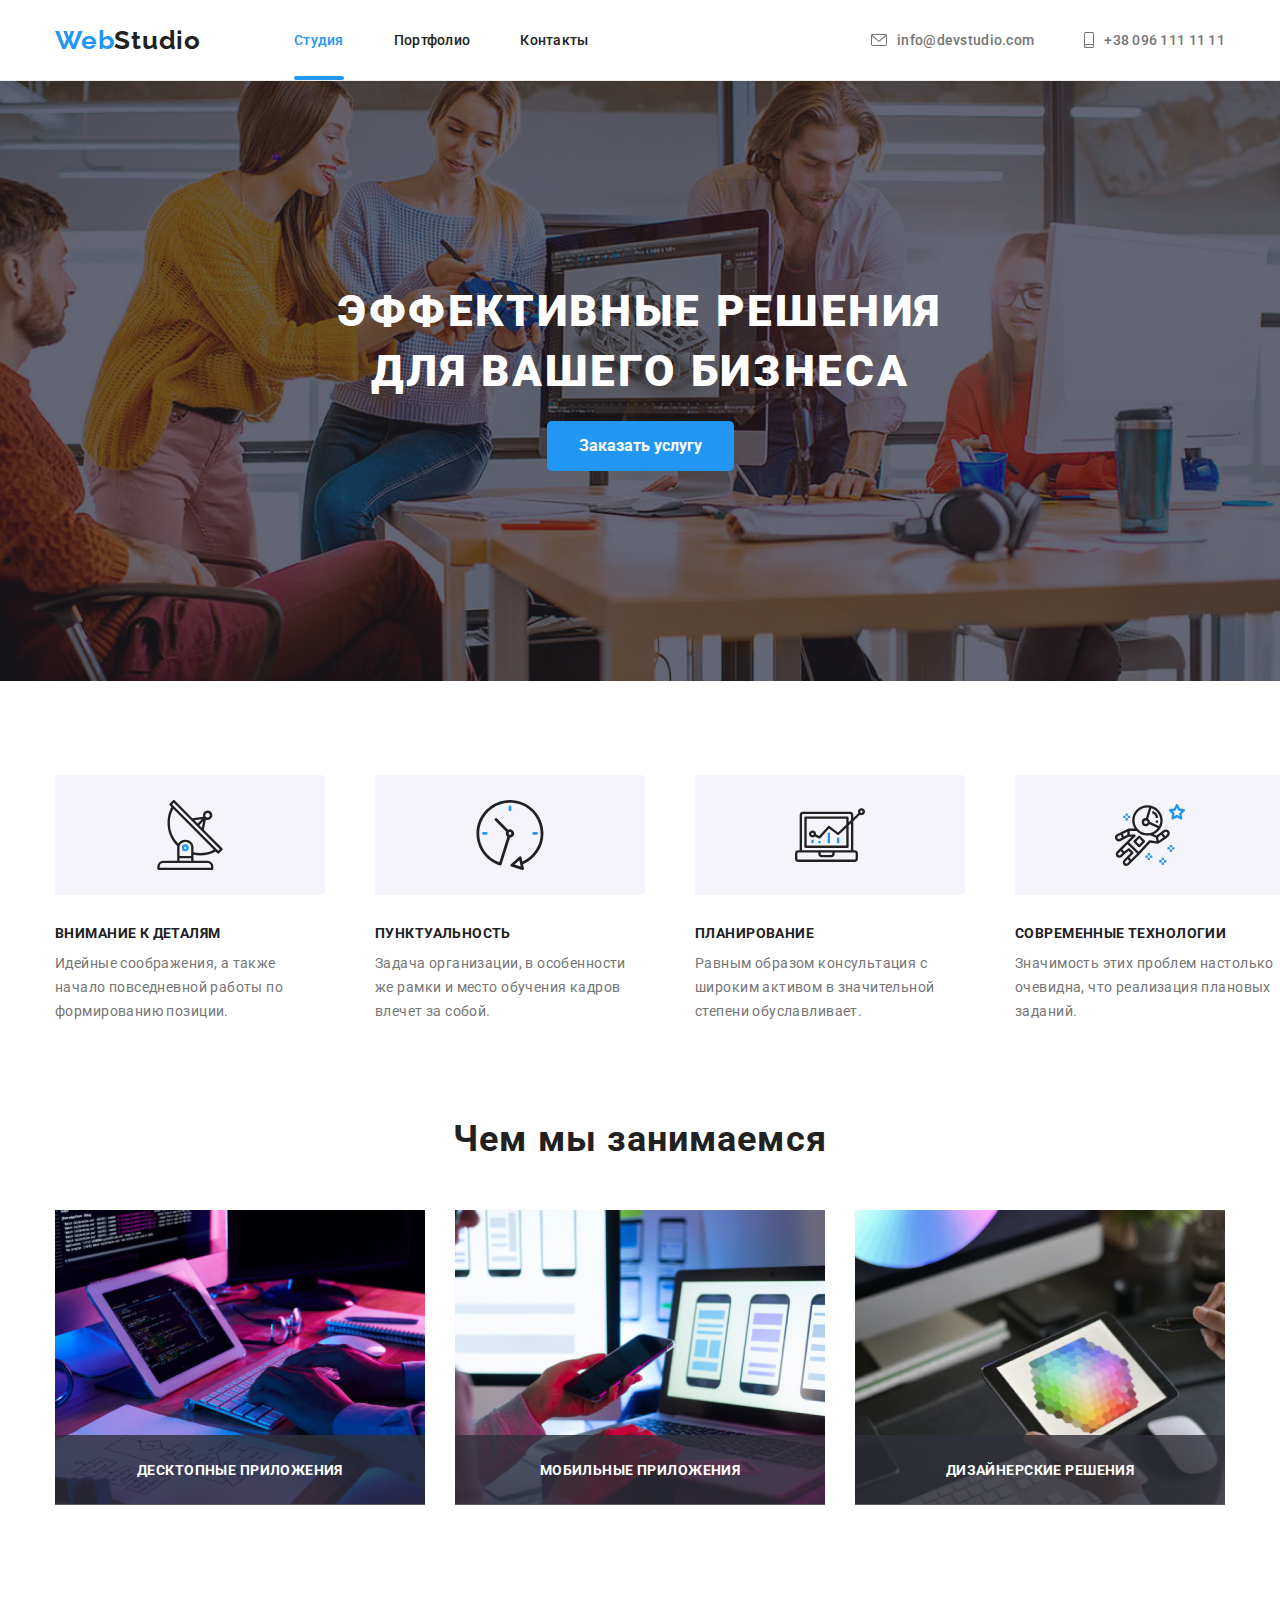
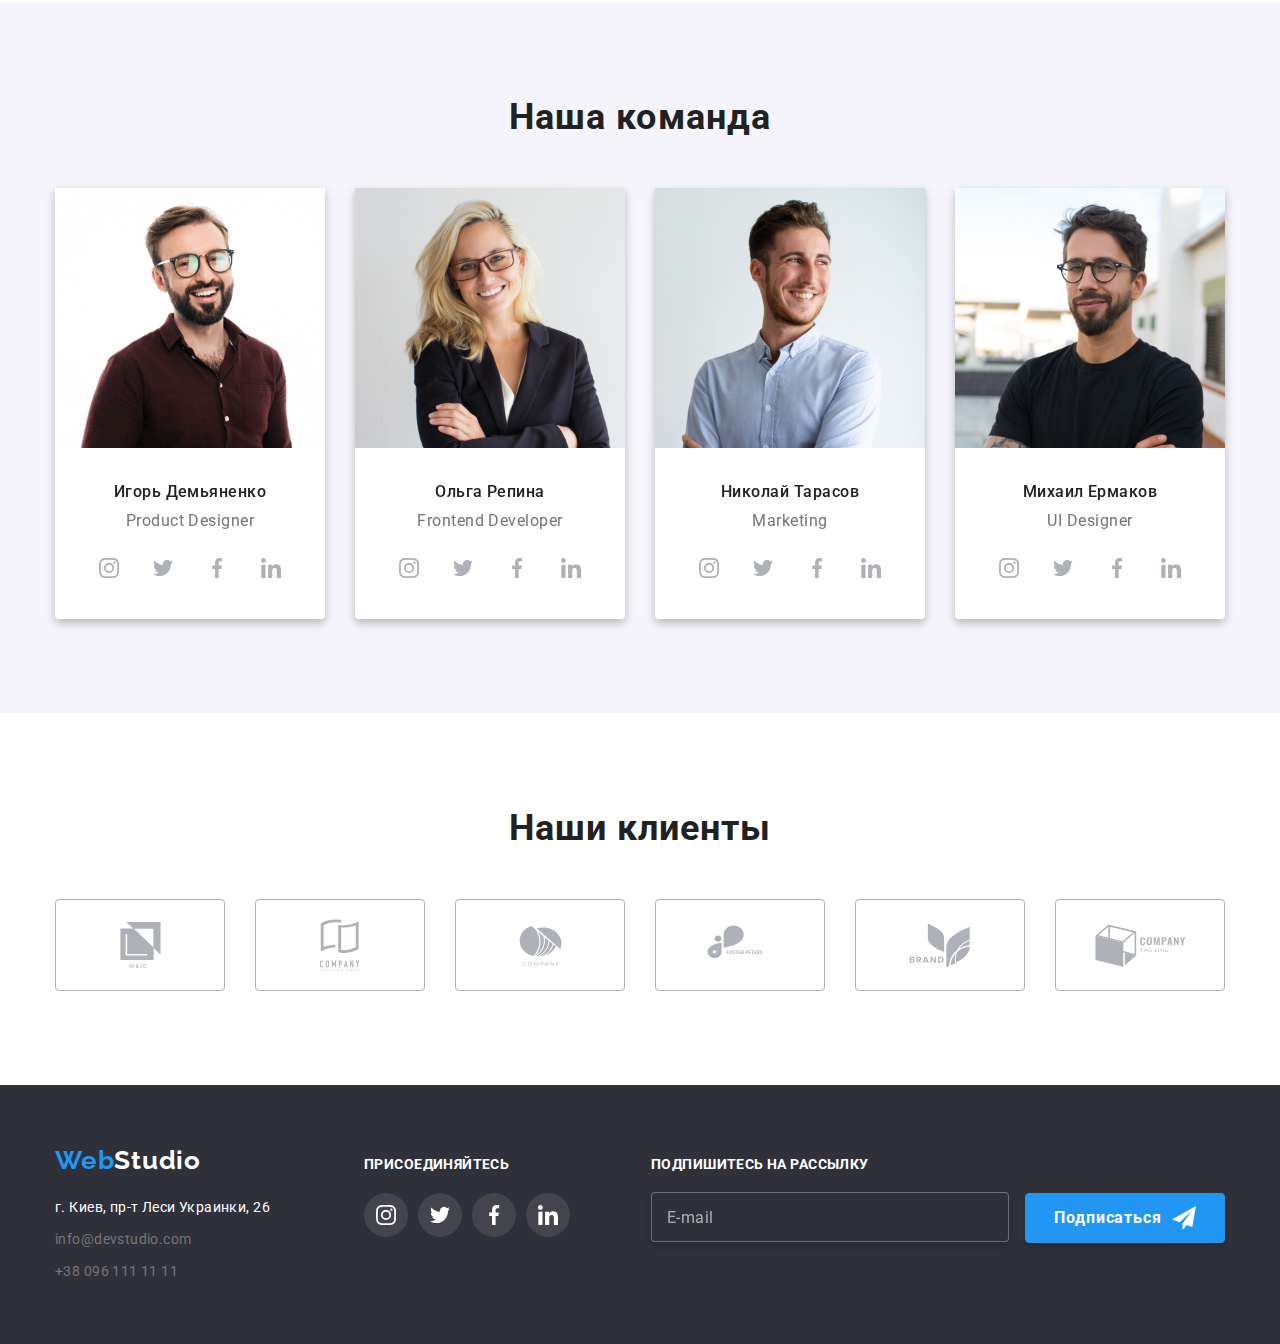
==== index.html @ 149473cc "copy" ====
<!DOCTYPE html>
<html lang="en">
<head>
    <meta charset="UTF-8">
    <meta http-equiv="X-UA-Compatible" content="IE=edge">
    <meta name="viewport" content="width=device-width, initial-scale=1.0">
    <title>WebStudio</title>
    <link rel="preconnect" href="https://fonts.gstatic.com">
    <link href="https://fonts.googleapis.com/css2?family=Raleway:wght@700&family=Roboto:wght@400;500;700;900&display=swap"
        rel="stylesheet">
    <link rel="stylesheet" href="https://cdnjs.cloudflare.com/ajax/libs/modern-normalize/1.0.0/modern-normalize.min.css">
    <link rel="stylesheet" href="./css/style.css">
</head>
<body>
    <!-- Header -->
    <header class="header">
        <div class="container header-section">
            <!-- Название/логотип компании -->
            <a href="./index.html" class="main-logo"><span class="first-part-of-main-logo">Web</span>Studio</a>
            <!-- Навигация по сайту -->
            <nav>
                <ul class="nav-list">
                    <li class="nav-list-parts">
                        <a href="./index.html" class="nav-links on-this-page">Студия</a>
                    </li>
                    <li class="nav-list-parts">
                        <a href="./portfolio.html" class="nav-links">Портфолио</a>
                    </li>
                    <li class="nav-list-parts">
                        <a href="" class="nav-links">Контакты</a>
                    </li>
                </ul>
            </nav>
            <!-- Контакты -->
            <ul class="contact-list">
                <li class="contact-list-parts">
                    <a href="malito:info@devstudio.com" class="contact-links">
                        <svg class="contact-links-icons" width="16" height="12">
                            <use href="./images/icons.svg#icon-mail"></use>
                        </svg>
                        info@devstudio.com
                    </a>
                </li>
                <li class="contact-list-parts">
                    <a href="tel:+380961111111" class="contact-links">
                        <svg class="contact-links-icons" width="10" height="16">
                            <use href="./images/icons.svg#icon-smartphone"></use>
                        </svg>
                        +38 096 111 11 11
                    </a>
                </li>
            </ul>
        </div>
    </header>
    <!-- Main -->
    <main>
        <!-- Секция - главный посыл -->
        <section class="service">
            <div class="hero-section">
                <h1 class="main-message">Эффективные решения<br>для вашего бизнеса</h1> 
                <button type="button" class="order-service-button" data-modal-open>Заказать услугу</button>
            </div>
            <div class="backdrop is-hidden" data-modal>
                <div class="modal">
                    <button class="modal-close-button" data-modal-close>
                        <svg class="modal-close-icon" width="18px" height="18px">
                           <use href="./images/icons.svg#icon-close-button"></use> 
                        </svg>
                    </button>
                    <h2 class="order-service-header">Оставьте свои данные, мы вам перезвоним</h2>
                    <form action="" autocomplete="on" class="order-service-form js-speaker-form">
                        <div class="form-feild">
                            <label for="name" class="form-feild-label">Имя</label>
                            <div class="form-feild-input-parts">
                                <input type="text" name="name" id="name" class="form-feild-input">
                                <svg class="modal-form-icon" width="18px" height="18px">
                                    <use href="./images/icons.svg#icon-form-person"></use>
                                </svg>
                            </div>
                        </div>
                        <div class="form-feild">
                            <label for="tel" class="form-feild-label">Телефон</label>
                            <div class="form-feild-input-parts">
                                <input type="text" name="tel" id="tel" class="form-feild-input">
                                <svg class="modal-form-icon" width="18px" height="18px">
                                    <use href="./images/icons.svg#icon-form-phone"></use>
                                </svg>
                            </div>
                        </div>
                        <div class="form-feild">
                            <label for="mail" class="form-feild-label">Почта</label>
                            <div class="form-feild-input-parts">
                                <input type="email" name="mail" id="mail" class="form-feild-input">
                                <svg class="modal-form-icon" width="18px" height="18px">
                                    <use href="./images/icons.svg#icon-form-mail"></use>
                                </svg>
                            </div>
                        </div>
                        <div class="form-feild">
                            <label for="comment" class="form-feild-label">Комментарий</label>
                            <textarea name="comment" id="comment" cols="30" rows="10" placeholder="Введите текст"></textarea>
                        </div>
                        <div class="policy-arrangement">
                            <label class="label-test">
                                <input class="checkbox-test" type="checkbox" name="policy">
                                <span class="test-svg"></span>
                                Соглашаюсь с рассылкой и принимаю 
                                <a href="#" class="agreement-conditions"> Условия договора</a>
                            </label>
                        </div>
                        <div class="submit-form-button">
                            <button type="submit">Отправить</button>
                        </div>
                    </form>
                </div>
            </div>
        </section>
        <!-- Секция - Чем мы занимаемся -->
        <section class="our-values">
            <div class="container">
                <div class="our-values-section">
                    <ul class="our-value-list">
                        <li class="our-value-parts">
                            <div class="our-value-container-for-icon">
                                <svg class="our-value-icons">
                                    <use href="./images/icons.svg#icon-our-value-satellite"></use>
                                </svg>
                            </div>
                            <h3 class="our-value-headers">Внимание к деталям</h3>
                            <p class="our-value-descriptions">Идейные соображения, а также начало повседневной работы по формированию позиции.</p>
                        </li>
                        <li class="our-value-parts">
                            <div class="our-value-container-for-icon">
                                <svg class="our-value-icons">
                                    <use href="./images/icons.svg#icon-our-value-clock"></use>
                                </svg>
                            </div>
                            <h3 class="our-value-headers">Пунктуальность</h3>
                            <p class="our-value-descriptions">Задача организации, в особенности же рамки и место обучения кадров влечет за собой.</p>
                        </li>
                        <li class="our-value-parts">
                            <div class="our-value-container-for-icon">
                                <svg class="our-value-icons">
                                    <use href="./images/icons.svg#icon-our-value-computer"></use>
                                </svg>
                            </div>
                            <h3 class="our-value-headers">Планирование</h3>
                            <p class="our-value-descriptions">Равным образом консультация с широким активом в значительной степени обуславливает.</p>
                        </li>
                        <li class="our-value-parts">
                            <div class="our-value-container-for-icon">
                                <svg class="our-value-icons">
                                    <use href="./images/icons.svg#icon-our-value-astronaut"></use>
                                </svg>
                            </div>
                            <h3 class="our-value-headers">Современные технологии</h3>
                            <p class="our-value-descriptions">Значимость этих проблем настолько очевидна, что реализация плановых заданий.</p>
                        </li>
                    </ul>
                </div>
                <div class="what-we-do-section">
                    <h3 class="what-we-do-header">Чем мы занимаемся</h3>    
                    <ul class="what-we-do-list">
                        <li class="what-we-do-parts">
                            <img src="./images/what-we-do/box1.jpg" alt="Чем мы занимаемся1" width="370" height="294">
                            <div class="what-we-do-overlay-img">
                                <p class="what-we-do-overlay-text">Десктопные приложения</p>
                            </div>
                        </li>
                        <li class="what-we-do-parts">
                            <img src="./images/what-we-do/box2.jpg" alt="Чем мы занимаемся2" width="370" height="294">
                            <div class="what-we-do-overlay-img">
                                <p class="what-we-do-overlay-text">Мобильные приложения</p>
                            </div>
                        </li>
                        <li class="what-we-do-parts">
                            <img src="./images/what-we-do/box3.jpg" alt="Чем мы занимаемся3" width="370" height="294">
                            <div class="what-we-do-overlay-img">
                                <p class="what-we-do-overlay-text">Дизайнерские решения</p>
                            </div>
                        </li>
                    </ul>
                </div>
            </div>
        </section>
        <!-- Секция - Наша команда -->
        <section class="our-team">
            <div class="container">
                <div class="our-team-section">
                    <h2 class="our-team-header">Наша команда</h2>
                    <ul class="our-team-list">
                        <li class="our-team-cards">
                            <img class="our-team-photos" src="./images/our-team/img1.jpg" alt="Игорь Демьяненко" width="270" height="260">
                            <h3 class="our-team-members">Игорь Демьяненко</h3>
                            <p class="our-team-member-positions">Product Designer</p>
                            <ul class="socialmedia-list">
                                <li class="socialmedia-parts">
                                    <a href="#" class="socialmedia-links">
                                        <svg class="socialmedia-icons">
                                            <use href="./images/icons.svg#icon-instagram"></use>
                                        </svg>
                                    </a>
                                </li>
                                <li class="socialmedia-parts">
                                    <a href="#" class="socialmedia-links">
                                        <svg class="socialmedia-icons">
                                            <use href="./images/icons.svg#icon-twitter"></use>
                                        </svg>
                                    </a>
                                </li>
                                <li class="socialmedia-parts">
                                    <a href="#" class="socialmedia-links">
                                        <svg class="socialmedia-icons">
                                            <use href="./images/icons.svg#icon-facebook"></use>
                                        </svg>
                                    </a>
                                </li>
                                <li class="socialmedia-parts">
                                    <a href="#" class="socialmedia-links">
                                        <svg class="socialmedia-icons">
                                            <use href="./images/icons.svg#icon-linkedin"></use>
                                        </svg>
                                    </a>
                                </li>
                            </ul>
                        </li>
                        <li class="our-team-cards">
                            <img class="our-team-photos" src="./images/our-team/img2.jpg" alt="Ольга Репина" width="270" height="260">
                            <h3 class="our-team-members">Ольга Репина</h3>
                            <p class="our-team-member-positions">Frontend Developer</p>
                            <ul class="socialmedia-list">
                                <li class="socialmedia-parts">
                                    <a href="#" class="socialmedia-links">
                                        <svg class="socialmedia-icons">
                                            <use href="./images/icons.svg#icon-instagram"></use>
                                        </svg>
                                    </a>
                                </li>
                                <li class="socialmedia-parts">
                                    <a href="#" class="socialmedia-links">
                                        <svg class="socialmedia-icons">
                                            <use href="./images/icons.svg#icon-twitter"></use>
                                        </svg>
                                    </a>
                                </li>
                                <li class="socialmedia-parts">
                                    <a href="#" class="socialmedia-links">
                                        <svg class="socialmedia-icons">
                                            <use href="./images/icons.svg#icon-facebook"></use>
                                        </svg>
                                    </a>
                                </li>
                                <li class="socialmedia-parts">
                                    <a href="#" class="socialmedia-links">
                                        <svg class="socialmedia-icons">
                                            <use href="./images/icons.svg#icon-linkedin"></use>
                                        </svg>
                                    </a>
                                </li>
                            </ul>
                        </li>
                        <li class="our-team-cards">
                            <img class="our-team-photos" src="./images/our-team/img3.jpg" alt="Николай Тарасов" width="270" height="260">
                            <h3 class="our-team-members">Николай Тарасов</h3>
                            <p class="our-team-member-positions">Marketing</p>
                            <ul class="socialmedia-list">
                                <li class="socialmedia-parts">
                                    <a href="#" class="socialmedia-links">
                                        <svg class="socialmedia-icons">
                                            <use href="./images/icons.svg#icon-instagram"></use>
                                        </svg>
                                    </a>
                                </li>
                                <li class="socialmedia-parts">
                                    <a href="#" class="socialmedia-links">
                                        <svg class="socialmedia-icons">
                                            <use href="./images/icons.svg#icon-twitter"></use>
                                        </svg>
                                    </a>
                                </li>
                                <li class="socialmedia-parts">
                                    <a href="#" class="socialmedia-links">
                                        <svg class="socialmedia-icons">
                                            <use href="./images/icons.svg#icon-facebook"></use>
                                        </svg>
                                    </a>
                                </li>
                                <li class="socialmedia-parts">
                                    <a href="#" class="socialmedia-links">
                                        <svg class="socialmedia-icons">
                                            <use href="./images/icons.svg#icon-linkedin"></use>
                                        </svg>
                                    </a>
                                </li>
                            </ul>
                        </li>
                        <li class="our-team-cards">
                            <img class="our-team-photos" src="./images/our-team/img4.jpg" alt="Михаил Ермаков" width="270" height="260">
                            <h3 class="our-team-members">Михаил Ермаков</h3>
                            <p class="our-team-member-positions">UI Designer</p>
                            <ul class="socialmedia-list">
                                <li class="socialmedia-parts">
                                    <a href="#" class="socialmedia-links">
                                        <svg class="socialmedia-icons">
                                            <use href="./images/icons.svg#icon-instagram"></use>
                                        </svg>
                                    </a>
                                </li>
                                <li class="socialmedia-parts">
                                    <a href="#" class="socialmedia-links">
                                        <svg class="socialmedia-icons">
                                            <use href="./images/icons.svg#icon-twitter"></use>
                                        </svg>
                                    </a>
                                </li>
                                <li class="socialmedia-parts">
                                    <a href="#" class="socialmedia-links">
                                        <svg class="socialmedia-icons">
                                            <use href="./images/icons.svg#icon-facebook"></use>
                                        </svg>
                                    </a>
                                </li>
                                <li class="socialmedia-parts">
                                    <a href="#" class="socialmedia-links">
                                        <svg class="socialmedia-icons">
                                            <use href="./images/icons.svg#icon-linkedin"></use>
                                        </svg>
                                    </a>
                                </li>
                            </ul>
                        </li>
                    </ul>
                </div>
            </div>
        </section>
        <section class="our-clients-section">
            <div class="container">
                <h3 class="our-clients-header">Наши клиенты</h3>
                <ul class="our-clients-list">
                    <li class="our-clients-parts">
                        <a href="#" class="our-clients-links">
                            <svg class="our-clients-icons" width="41px" height="46px">
                                <use href="./images/icons.svg#icon-client1"></use>
                            </svg>
                        </a>
                    </li>   
                    <li class="our-clients-parts">
                        <a href="#" class="our-clients-links">
                            <svg class="our-clients-icons" width="40px" height="52px">
                                <use href="./images/icons.svg#icon-client2"></use>
                            </svg>
                        </a>
                    </li>
                    <li class="our-clients-parts">
                        <a href="#" class="our-clients-links">
                            <svg class="our-clients-icons" width="43px" height="41px">
                                <use href="./images/icons.svg#icon-client3"></use>
                            </svg>
                        </a>
                    </li>
                    <li class="our-clients-parts">
                        <a href="#" class="our-clients-links">
                            <svg class="our-clients-icons" width="84px" height="40px">
                                <use href="./images/icons.svg#icon-client4"></use>
                            </svg>
                        </a>
                    </li>
                    <li class="our-clients-parts">
                        <a href="#" class="our-clients-links">
                            <svg class="our-clients-icons" width="62px" height="45px">
                                <use href="./images/icons.svg#icon-client5"></use>
                            </svg>
                        </a>
                    </li>
                    <li class="our-clients-parts">
                        <a href="#" class="our-clients-links">
                            <svg class="our-clients-icons" width="93px" height="43px">
                                <use href="./images/icons.svg#icon-client6"></use>
                            </svg>
                        </a>
                    </li>
                </ul>
            </div>
        </section>
    </main>
    <!-- Footer -->
    <footer class="footer">
        <div class="container footer-parts">
            <div class="addresses-footer-part">
                <a href="" class="main-logo-in-footer"><span class="first-part-of-main-logo">Web</span><span class="second-part-of-main-logo">Studio</span></a>
                    <address>
                        <ul class="footer-addresses-list">
                            <li class="footer-addresses-parts">
                                <a href="" class="footer-contact-links"><span class="address-color">г. Киев, пр-т Леси Украинки, 26</span></a>
                            </li>
                            <li class="footer-addresses-parts">
                                <a  href="malito:info@devstudio.com" class="footer-contact-links">info@devstudio.com</a>
                            </li>   
                            <li class="footer-addresses-parts">
                                <a href="tel:+380961111111" class="footer-contact-links">+38 096 111 11 11</a>
                            </li>
                        </ul>
                    </address>
            </div>
            <div class="subscribe-footer-part">
                <h2 class="subscribe-header">Присоединяйтесь</h2>
                <ul class="socialmedia-list-footer">
                    <li class="socialmedia-parts-footer">
                        <a href="#" class="socialmedia-links-footer">
                            <svg class="socialmedia-icons-footer">
                                <use href="./images/icons.svg#icon-instagram"></use>
                            </svg>
                        </a>
                    </li>
                    <li class="socialmedia-parts-footer">
                        <a href="#" class="socialmedia-links-footer">
                            <svg class="socialmedia-icons-footer">
                                <use href="./images/icons.svg#icon-twitter"></use>
                            </svg>
                        </a>
                    </li>
                    <li class="socialmedia-parts-footer">
                        <a href="#" class="socialmedia-links-footer">
                            <svg class="socialmedia-icons-footer">
                                <use href="./images/icons.svg#icon-facebook"></use>
                            </svg>
                        </a>
                    </li>
                    <li class="socialmedia-parts-footer">
                        <a href="#" class="socialmedia-links-footer">
                            <svg class="socialmedia-icons-footer">
                                <use href="./images/icons.svg#icon-linkedin"></use>
                            </svg>
                        </a>
                    </li>
                </ul>
            </div>
            <div class="footer-form">
                <form action="" class="js-speaker-form">
                    <div>
                        <label for="mail-footer">Подпишитесь на рассылку</label>
                    </div>
                    <div class="sent-form-section">
                        <input type="email" name="mail" id="mail-footer" placeholder="E-mail">
                        <button type="submit">Подписаться
                            <svg class="footer-send-icon" width="24" height="24">
                                <use href="./images/icons.svg#icon-form-send"></use>
                            </svg>
                        </button>
                     </div>
                </form>
            </div>
        </div>
    </footer>   
    <script src="./js/modal.js"></script>
</body>
</html>
---- css/style.css ----
:root {
  --blue: #2196f3;
  --black: #212121;
  --light-grey: #757575;
  --very-light-grey: #f5f4fa;
  --grey: #2f303a;
  --white: #fff;
  --main-font: "Roboto", sans-serif;
  --logo-font: "Raleway", sans-serif;
}

* {
  margin: 0;
  padding: 0;
}

ul {
  list-style: none;
}

body {
  font-family: var(--main-font);
  color: var(--black);
}

.container {
  width: 1200px;
  padding-left: 15px;
  padding-right: 15px;
  margin-left: auto;
  margin-right: auto;
  /* margin: 0 auto; */
}

a {
  color: inherit;
  text-decoration: none;
}

/* header styles */
.header-section {
  display: flex;
  align-items: center;
}

.header {
  background-color: var(--white);
  border-bottom: 1px solid #ececec;
}

/* logo*/
.main-logo {
  font-family: var(--logo-font);
  font-size: 26px;
  font-weight: 700;
  line-height: 1.173;
  letter-spacing: 0.03em;
  margin-right: 93px;
  padding-top: 24px;
  padding-bottom: 24px;
}

.first-part-of-main-logo {
  color: var(--blue);
}

/* nav list */
.nav-list {
  display: flex;
}

.nav-list-parts + .nav-list-parts {
  margin-left: 50px;
}

.nav-links {
  font-family: var(--main-font);
  font-style: normal;
  font-weight: 500;
  font-size: 14px;
  line-height: 1.172;
  letter-spacing: 0.02em;
  display: block;
  padding-top: 32px;
  padding-bottom: 32px;

  position: relative;

  /* анимация */
  transition-property: color;
  transition-duration: 250ms;
  transition-timing-function: cubic-bezier(0.4, 0, 0.2, 1);
}

.nav-links::after {
  position: absolute;
  content: "";
  left: 0;
  bottom: 0;
  width: 100%;
  height: 4px;
  background-color: var(--blue);
  border-radius: 2px;

  opacity: 0;

  transition-property: opacity;
  transition-duration: 250ms;
  transition-timing-function: cubic-bezier(0.4, 0, 0.2, 1);
}

.nav-links:hover::after {
  opacity: 1;
}

/* я на этой странице */

.on-this-page {
  color: var(--blue);
  position: relative;
}

.on-this-page::after {
  display: block;
  position: absolute;
  content: "";
  left: 0;
  bottom: 0;
  width: 100%;
  height: 4px;
  background-color: var(--blue);
  border-radius: 2px;
  opacity: 1;
}

/* contact-list */
.contact-list {
  display: flex;
  margin-left: auto;
}

.contact-list-parts + .contact-list-parts {
  margin-left: 50px;
}

.contact-links {
  color: var(--light-grey);
  font-family: var(--main-font);
  font-style: normal;
  font-weight: 500;
  font-size: 14px;
  line-height: 1.172;
  letter-spacing: 0.02em;
  display: block;
  padding-top: 32px;
  padding-bottom: 32px;
  display: inline-flex;
  align-items: center;

  /* анимация */
  transition-property: color;
  transition-duration: 250ms;
  transition-timing-function: cubic-bezier(0.4, 0, 0.2, 1);
}

.contact-links-icons {
  fill: currentColor;
  margin-right: 10px;
}

/* ПСЕВДОЭЛЕМЕНТЫ */

/*
.contact-links-mail::before,
.contact-links-phone::before {
  content: "";
  display: inline-flex;
  margin-right: 10px;
}

.contact-links-mail::before {
  background-image: url(../images/all-icons/mail.svg);
  width: 16px;
  height: 12px;
}

.contact-links-phone::before {
  background-image: url(../images/all-icons/smartphone.svg);
  width: 10px;
  height: 16px;
}
*/

/* изменение цвета при наведении */
.nav-links:focus,
.nav-links:hover,
.contact-links:focus,
.contact-links:hover {
  color: var(--blue);
}

/* Основная часть */

/* Секция - главный посыл */
.service {
  background-color: white;
}

.hero-section {
  padding-top: 200px;
  padding-bottom: 200px;
  text-align: center;
  max-width: 1600px;
  height: 600px;
  margin-left: auto;
  margin-right: auto;
  background-image: linear-gradient(
      to right,
      rgba(47, 48, 58, 0.4),
      rgba(47, 48, 58, 0.4)
    ),
    url(../images/hero-img.jpg);
  background-repeat: no-repeat;
  background-position: center;
  background-size: cover;
}

.main-message {
  color: white;
  font-weight: 900;
  font-size: 44px;
  line-height: 60px;
  letter-spacing: 0.06em;
  text-transform: uppercase;
  margin-bottom: 20px;
}

.order-service-button {
  font-family: var(--main-font);
  background-color: var(--blue);
  color: white;
  font-size: 16px;
  line-height: 1.875;
  font-weight: 700;
  border: 0;
  border-radius: 5px;
  padding: 10px 32px;
  cursor: pointer;
}

/* модалка */
.backdrop {
  position: fixed;
  top: 0;
  left: 0;
  width: 100%;
  height: 100%;
  background-color: rgba(0, 0, 0, 0.2);
  z-index: 1;
  opacity: 1;
  transition: opacity 250ms cubic-bezier(0.4, 0, 0.2, 1);
}

.is-hidden {
  opacity: 0;
  pointer-events: none;
}

.modal {
  position: absolute;
  top: 50%;
  left: 50%;
  transform: translate(-50%, -50%);
  min-width: 528px;
  min-height: 581px;
  background-color: white;
  padding: 40px;
}

/* кнопка закрыть модальное окно */
.modal-close-button {
  position: absolute;
  top: 8px;
  right: 8px;
  width: 30px;
  height: 30px;
  border: 1px solid #e6e6e6;
  border-radius: 50%;
  background-color: white;
  display: flex;
  justify-content: center;
  align-items: center;
  cursor: pointer;
  /* анимация */
  transition-property: fill;
  transition-duration: 250ms;
  transition-timing-function: cubic-bezier(0.4, 0, 0.2, 1);
}

.modal-close-button:hover,
.modal-close-button:focus {
  fill: var(--blue);
}

.order-service-header {
  font-family: Roboto;
  font-style: normal;
  font-weight: 700;
  font-size: 20px;
  line-height: 23px;
  text-align: center;
  letter-spacing: 0.03em;
  color: #212121;
  margin-bottom: 12px;
}

.form-feild {
  display: flex;
  flex-direction: column;
  margin-bottom: 10px;
}

.form-feild-label {
  font-family: Roboto;
  font-style: normal;
  font-weight: 400;
  font-size: 12px;
  line-height: 14px;
  letter-spacing: 0.01em;
  color: #757575;
  margin-bottom: 4px;
}

.form-feild-input-parts {
  position: relative;
}

.form-feild-input {
  width: 100%;
  height: 40px;
  padding-left: 42px;
  padding-top: 12px;
  padding-bottom: 12px;
  border: 1px solid rgba(33, 33, 33, 0.2);
  border-radius: 4px;
  outline: none;
  transition-property: border;
  transition-duration: 250ms;
  transition-timing-function: cubic-bezier(0.4, 0, 0.2, 1);
}

.modal-form-icon {
  position: absolute;
  left: 12px;
  top: 11px;
  fill: black;
  transition-property: fill;
  transition-duration: 250ms;
  transition-timing-function: cubic-bezier(0.4, 0, 0.2, 1);
}

.form-feild-input:focus {
  border: 1px solid var(--blue);
}

.form-feild-input:focus ~ .modal-form-icon {
  fill: var(--blue);
}

.form-feild textarea {
  margin-top: 4px;
  padding: 12px 16px;
  resize: none;
  height: 120px;
  border: 1px solid rgba(33, 33, 33, 0.2);
  border-radius: 4px;
  outline: none;
  transition-property: border;
  transition-duration: 250ms;
  transition-timing-function: cubic-bezier(0.4, 0, 0.2, 1);
}

.form-feild textarea::placeholder {
  font-family: Roboto;
  font-style: normal;
  font-weight: 400;
  font-size: 14px;
  line-height: 16px;
  letter-spacing: 0.01em;
  color: rgba(117, 117, 117, 0.5);
}

.form-feild textarea:focus {
  border: 1px solid var(--blue);
}

.policy-arrangement {
  display: flex;
  align-items: center;
  justify-content: center;
  margin-top: 20px;
  margin-bottom: 30px;
}

.label-test {
  display: flex;
  align-items: center;
}

.policy-arrangement input[type="checkbox"] {
  /*
  -webkit-appearance: none;
  position: absolute;
  */

  position: absolute;
  width: 1px;
  height: 1px;
  margin: -1px;
  border: 0;
  padding: 0;
  clip: rect(0 0 0 0);
  overflow: hidden;
}

.test-svg {
  display: inline-block;
  width: 16px;
  height: 15px;
  margin-right: 7px;
  border-radius: 2px;
  border: 2px solid #212121;

  transition-property: background-color, border, background-image;
  transition-duration: 250ms;
  transition-timing-function: cubic-bezier(0.4, 0, 0.2, 1);
}

.checkbox-test:checked + .test-svg {
  background-color: var(--blue);
  border: 2px solid var(--blue);
  background-image: url(../images/svg-icons/icon-check.svg);
  background-size: contain;
  background-origin: border-box;
}

.policy-arrangement label {
  font-family: Roboto;
  font-style: normal;
  font-weight: normal;
  font-size: 14px;
  line-height: 24px;
  letter-spacing: 0.03em;
  color: #757575;
}

.agreement-conditions {
  font-family: Roboto;
  font-style: normal;
  font-weight: normal;
  font-size: 14px;
  line-height: 24px;
  letter-spacing: 0.03em;
  text-decoration-line: underline;
  color: var(--blue);
  margin-left: 6px;
}

.submit-form-button {
  display: flex;
  justify-content: center;
}

.submit-form-button button {
  width: 200px;
  height: 50px;
  font-family: var(--main-font);
  background-color: var(--blue);
  color: white;
  font-size: 16px;
  line-height: 1.875;
  font-weight: 700;
  border: 0;
  border-radius: 5px;
  cursor: pointer;
}

/* our-values */
.our-values {
  background-color: var(--white);
}

.our-values-section {
  padding-top: 94px;
  padding-bottom: 94px;
}

.our-value-list {
  display: flex;
}

.our-value-parts + .our-value-parts {
  margin-left: 50px;
}

.our-value-container-for-icon {
  background-color: var(--very-light-grey);
  width: 270px;
  height: 120px;
  border-radius: 4px;
  margin-bottom: 30px;
  display: flex;
  justify-content: center;
  align-items: center;
}

.our-value-icons {
  width: 70px;
  height: 70px;
}

.our-value-headers {
  font-style: normal;
  font-weight: 700;
  font-size: 14px;
  line-height: 1.172;
  letter-spacing: 0.03em;
  text-transform: uppercase;
  margin-bottom: 10px;
}

.our-value-descriptions {
  color: var(--light-grey);
  font-style: normal;
  font-weight: 400;
  font-size: 14px;
  line-height: 1.714;
  letter-spacing: 0.03em;
}

/* what-we-do */
.what-we-do-section {
  padding-bottom: 94px;
}

.what-we-do-header {
  font-style: normal;
  font-weight: 700;
  font-size: 36px;
  line-height: 1.171;
  text-align: center;
  letter-spacing: 0.03em;
  margin-bottom: 50px;
}

.what-we-do-list {
  display: flex;
}

.what-we-do-parts + .what-we-do-parts {
  margin-left: 30px;
}

.what-we-do-parts {
  position: relative;
}

.what-we-do-overlay-img {
  width: 370px;
  height: 70px;
  display: flex;
  justify-content: center;
  align-items: center;
  position: absolute;
  left: 0;
  bottom: 3px;
  background: rgba(47, 48, 58, 0.8);
}

.what-we-do-overlay-text {
  color: white;
  font-family: Roboto;
  font-style: normal;
  font-weight: 700;
  font-size: 14px;
  line-height: 1.19;
  text-align: center;
  letter-spacing: 0.03em;
  text-transform: uppercase;
}

/* Наша команда */
.our-team {
  background-color: var(--very-light-grey);
}

.our-team-section {
  padding-top: 94px;
  padding-bottom: 94px;
}

.our-team-list {
  display: flex;
}

.our-team-cards {
  background-color: white;
  border-radius: 0px 0px 4px 4px;
  filter: drop-shadow(0px 4px 4px rgba(0, 0, 0, 0.25));
}

.our-team-cards + .our-team-cards {
  margin-left: 30px;
}

.our-team-header {
  font-style: normal;
  font-weight: 700;
  font-size: 36px;
  line-height: 1.171;
  text-align: center;
  letter-spacing: 0.03em;
  margin-bottom: 50px;
}

.our-team-photos {
  margin-bottom: 30px;
}

.our-team-members {
  font-style: normal;
  font-weight: 500;
  font-size: 16px;
  line-height: 1.171;
  text-align: center;
  letter-spacing: 0.03em;
  margin-bottom: 10px;
}

.our-team-member-positions {
  color: var(--light-grey);
  font-style: normal;
  font-weight: 400;
  font-size: 16px;
  line-height: 1.171;
  text-align: center;
  letter-spacing: 0.03em;
  margin-bottom: 16px;
}

.socialmedia-list {
  display: flex;
  justify-content: center;
  margin: 0 auto;
  margin-bottom: 29px;
  justify-content: center;
}

.socialmedia-parts + .socialmedia-parts {
  margin-left: 10px;
}

.socialmedia-links {
  width: 44px;
  height: 44px;
  color: #afb1b8;
  border-radius: 50%;
  display: flex;
  justify-content: center;
  align-items: center;

  /* анимация */
  transition-property: background-color, color;
  transition-duration: 250ms;
  transition-timing-function: cubic-bezier(0.4, 0, 0.2, 1);
}

.socialmedia-links:hover {
  background-color: var(--blue);
  filter: drop-shadow(0px 4px 4px rgba(0, 0, 0, 0.25));
  color: white;
}

.socialmedia-icons {
  width: 20px;
  height: 20px;
  fill: currentColor;
}

.socialmedia-icons:hover {
  fill: currentColor;
}

/* Наши клиенты */
.our-clients-header {
  font-style: normal;
  font-weight: 700;
  font-size: 36px;
  line-height: 1.171;
  text-align: center;
  letter-spacing: 0.03em;
  margin-bottom: 50px;
}

.our-clients-section {
  padding-top: 94px;
  padding-bottom: 94px;
}

.our-clients-list {
  display: flex;
  justify-content: center;
  margin: 0 auto;
  justify-content: center;
}

.our-clients-parts + .our-clients-parts {
  margin-left: 30px;
}

.our-clients-links {
  width: 170px;
  height: 92px;
  color: #afb1b8;
  border: 1px solid #afb1b8;
  border-radius: 4px;
  display: flex;
  justify-content: center;
  align-items: center;

  /* анимация */
  transition-property: color, border;
  transition-duration: 250ms;
  transition-timing-function: cubic-bezier(0.4, 0, 0.2, 1);
}

.our-clients-links:hover {
  border: 1px solid var(--blue);
  border-radius: 4px;
  color: var(--blue);
}

.our-clients-icons {
  fill: currentColor;
}

/* футтер */
footer {
  background-color: var(--grey);
  padding-top: 60px;
  padding-bottom: 60px;
}

.main-logo-in-footer {
  display: block;
  margin-bottom: 20px;
}

.main-logo-in-footer {
  font-family: var(--logo-font);
  font-size: 26px;
  font-weight: 700;
  line-height: 1.173;
  letter-spacing: 0.03em;
  margin-right: 93px;
}

.second-part-of-main-logo {
  color: #fff;
}

.address-color {
  color: #fff;

  /* анимация */
  transition-property: color;
  transition-duration: 250ms;
  transition-timing-function: cubic-bezier(0.4, 0, 0.2, 1);
}

/*
.footer-addresses-parts + .footer-addresses-parts {
  margin-top: 8px;
}
*/

.footer-addresses-parts {
  margin-bottom: 8px;
}

.footer-addresses-parts:last-child {
  margin-bottom: 0;
}

.footer-contact-links {
  color: var(--light-grey);
  font-style: normal;
  font-weight: 400;
  font-size: 14px;
  line-height: 1.714;
  letter-spacing: 0.03em;

  /* анимация */
  transition-property: color;
  transition-duration: 250ms;
  transition-timing-function: cubic-bezier(0.4, 0, 0.2, 1);
}

.address-color:focus,
.address-color:hover {
  color: var(--blue);
}

.footer-contact-links:focus,
.footer-contact-links:hover {
  color: var(--blue);
}

.footer-parts {
  display: flex;
  align-items: baseline;
}

.subscribe-footer-part {
  margin-left: 70px;
}

.subscribe-header {
  color: #fff;
  font-style: normal;
  font-weight: 700;
  font-size: 14px;
  line-height: 1.172;
  letter-spacing: 0.03em;
  text-transform: uppercase;
  margin-bottom: 20px;
}

.socialmedia-list-footer {
  display: flex;
}

.socialmedia-parts-footer + .socialmedia-parts-footer {
  margin-left: 10px;
}

.socialmedia-links-footer {
  background-color: #43444d;
  width: 44px;
  height: 44px;
  color: white;
  border-radius: 50%;
  display: flex;
  justify-content: center;
  align-items: center;

  /* анимация */
  transition-property: background-color;
  transition-duration: 250ms;
  transition-timing-function: cubic-bezier(0.4, 0, 0.2, 1);
}

.socialmedia-links-footer:hover {
  background-color: var(--blue);
  filter: drop-shadow(0px 4px 4px rgba(0, 0, 0, 0.25));
  color: white;
}

.socialmedia-icons-footer {
  width: 20px;
  height: 20px;
  fill: currentColor;
}

.socialmedia-icons-footer:hover {
  fill: currentColor;
}

.footer-form {
  display: flex;
  flex-direction: column;
  margin-left: auto;
}

footer form label {
  display: block;
  margin-bottom: 20px;
  font-family: Roboto;
  font-style: normal;
  font-weight: bold;
  font-size: 14px;
  line-height: 16px;
  letter-spacing: 0.03em;
  text-transform: uppercase;
  color: #ffffff;
}

footer form input {
  outline: none;

  width: 358px;
  height: 50px;
  padding: 16px 15px;
  margin-right: 12px;

  background-color: var(--grey);
  border: 1px solid rgba(255, 255, 255, 0.3);
  filter: drop-shadow(0px 4px 4px rgba(0, 0, 0, 0.15));
  border-radius: 4px;

  font-family: Roboto;
  font-style: normal;
  font-weight: 400;
  font-size: 16px;
  line-height: 20px;
  letter-spacing: 0.03em;
  color: rgba(255, 255, 255, 0.6);
}

footer form input::placeholder {
  font-family: Roboto;
  font-style: normal;
  font-weight: 400;
  font-size: 16px;
  line-height: 20px;
  letter-spacing: 0.03em;
  color: rgba(255, 255, 255, 0.6);
}

footer form button {
  display: inline-flex;
  align-items: center;
  justify-content: center;

  width: 200px;
  height: 50px;

  cursor: pointer;

  background: var(--blue);
  box-shadow: 0px 4px 4px rgba(0, 0, 0, 0.15);
  border: 1px solid var(--blue);
  border-radius: 4px;

  font-family: Roboto;
  font-style: normal;
  font-weight: 700;
  font-size: 16px;
  line-height: 30px;
  letter-spacing: 0.06em;
  color: #ffffff;
}

.footer-send-icon {
  margin-left: 10px;
}

/* PORTFOLIO PAGE */
.all-projects {
  background-color: var(--white);
}

.all-projects-section {
  padding-top: 94px;
  padding-bottom: 94px;
}

.project-button-list {
  display: flex;
  margin-bottom: 50px;
  justify-content: center;
}

.project-button-parts + .project-button-parts {
  margin-left: 8px;
}

.project-buttons {
  font-family: var(--main-font);
  background-color: var(--very-light-grey);
  color: #000;
  font-size: 16px;
  line-height: 1.625;
  font-weight: 500;
  border: 0;
  border-radius: 5px;
  padding: 6px 22px;
  cursor: pointer;
  text-align: center;
  letter-spacing: 0.03em;

  /* анимация */
  transition-property: background-color color;
  transition-duration: 250ms;
  transition-timing-function: cubic-bezier(0.4, 0, 0.2, 1);
}

.project-buttons:hover,
.project-buttons:focus {
  background-color: var(--blue);
  color: var(--white);
  filter: drop-shadow(0px 4px 4px rgba(0, 0, 0, 0.25));
}

.project-list {
  display: flex;
  flex-wrap: wrap;
}

.project-parts {
  width: 370px;
  margin-right: 30px;
  margin-bottom: 30px;
  border: solid 1px #f5f4fa;

  /* анимация */
  transition-property: box-shadow;
  transition-duration: 250ms;
  transition-timing-function: cubic-bezier(0.4, 0, 0.2, 1);
}

.project-parts:hover {
  box-shadow: 0px 1px 1px rgba(0, 0, 0, 0.12), 0px 4px 4px rgba(0, 0, 0, 0.06),
    1px 4px 6px rgba(0, 0, 0, 0.16);
}

.project-parts:nth-child(3n) {
  margin-right: 0;
}

.project-parts:nth-last-child(-n + 3) {
  margin-bottom: 0px;
}

/* выезжает окно на карточку */
.project-overlay-img {
  position: relative;
  overflow: hidden;
}

.project-overlay-text {
  position: absolute;
  left: 0;
  top: 0;
  width: 100%;
  height: 100%;
  background-color: rgba(33, 150, 243, 0.9);
  transform: translateY(100%);
  transition: transform 250ms cubic-bezier(0.4, 0, 0.2, 1);
  color: white;
  font-family: Roboto;
  font-style: normal;
  font-weight: 400;
  font-size: 18px;
  line-height: 1.556;
  letter-spacing: 0.03em;
  align-items: center;
  justify-content: center;
  overflow: auto;
  padding: 63px 24px 63px 24px;
}

.project-parts:hover .project-overlay-text {
  transform: translateY(0);
}
/* выезжает окно на карточку */

.project-about {
  padding: 20px 24px 20px 24px;
}

.project-headers {
  color: var(--black);
  font-style: normal;
  font-weight: 700;
  font-size: 18px;
  line-height: 2;
  letter-spacing: 0.06em;
  margin-bottom: 4px;
}

.project-types {
  color: var(--light-grey);
  font-style: normal;
  font-weight: 400;
  font-size: 16px;
  line-height: 1.875;
  letter-spacing: 0.03em;
}

/* test */

/* тест */
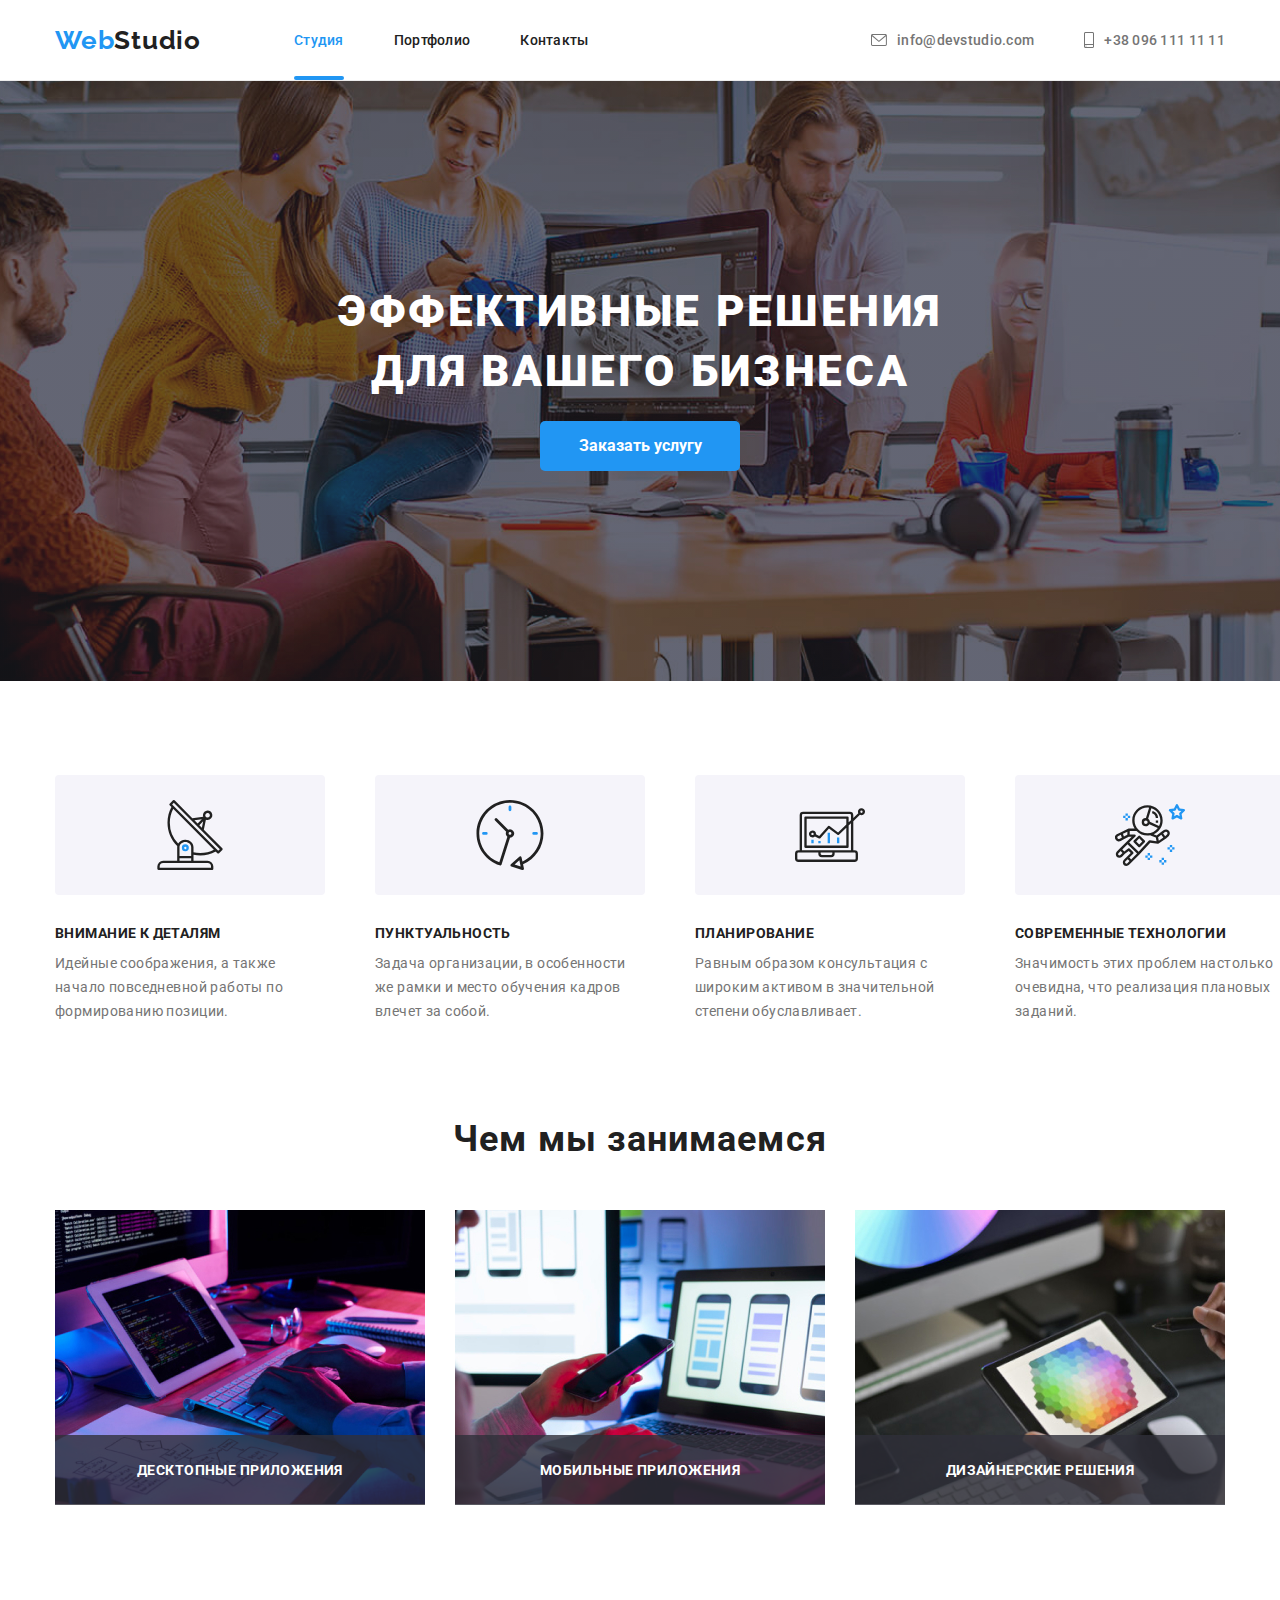
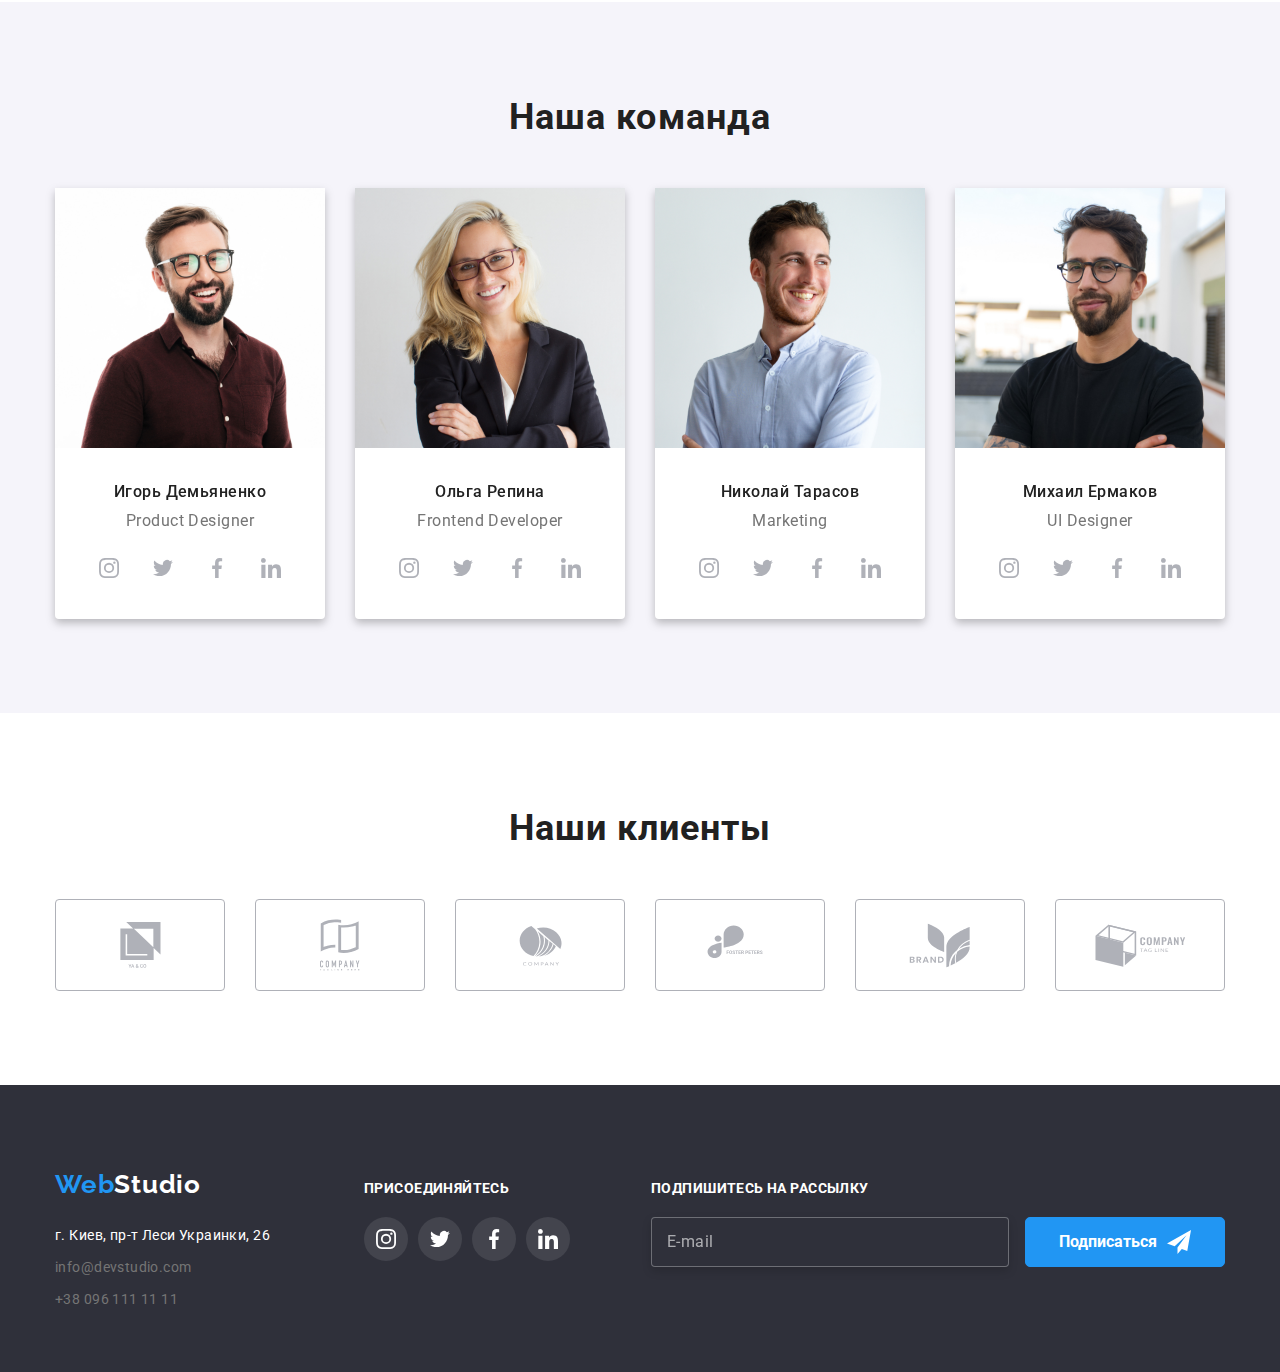
==== commit 1fa24d96: "бэм" ====
--- a/index.html
+++ b/index.html
@@ -16,34 +16,36 @@
     <header class="header">
         <div class="container header-section">
             <!-- Название/логотип компании -->
-            <a href="./index.html" class="main-logo"><span class="first-part-of-main-logo">Web</span>Studio</a>
+            <a href="./index.html" class="main-logo">
+                <span class="main-logo__first-part">Web</span>Studio
+            </a>
             <!-- Навигация по сайту -->
             <nav>
-                <ul class="nav-list">
-                    <li class="nav-list-parts">
-                        <a href="./index.html" class="nav-links on-this-page">Студия</a>
-                    </li>
-                    <li class="nav-list-parts">
-                        <a href="./portfolio.html" class="nav-links">Портфолио</a>
-                    </li>
-                    <li class="nav-list-parts">
-                        <a href="" class="nav-links">Контакты</a>
+                <ul class="navigation">
+                    <li class="navigation__item">
+                        <a href="./index.html" class="navigation__link navigation__link--active">Студия</a>
+                    </li>
+                    <li class="navigation__item">
+                        <a href="./portfolio.html" class="navigation__link">Портфолио</a>
+                    </li>
+                    <li class="navigation__item">
+                        <a href="" class="navigation__link">Контакты</a>
                     </li>
                 </ul>
             </nav>
             <!-- Контакты -->
-            <ul class="contact-list">
-                <li class="contact-list-parts">
-                    <a href="malito:info@devstudio.com" class="contact-links">
-                        <svg class="contact-links-icons" width="16" height="12">
+            <ul class="contact">
+                <li class="contact__item">
+                    <a href="malito:info@devstudio.com" class="contact__links">
+                        <svg class="contact__icons" width="16" height="12">
                             <use href="./images/icons.svg#icon-mail"></use>
                         </svg>
                         info@devstudio.com
                     </a>
                 </li>
-                <li class="contact-list-parts">
-                    <a href="tel:+380961111111" class="contact-links">
-                        <svg class="contact-links-icons" width="10" height="16">
+                <li class="contact__item">
+                    <a href="tel:+380961111111" class="contact__links">
+                        <svg class="contact__icons" width="10" height="16">
                             <use href="./images/icons.svg#icon-smartphone"></use>
                         </svg>
                         +38 096 111 11 11
@@ -57,59 +59,58 @@
         <!-- Секция - главный посыл -->
         <section class="service">
             <div class="hero-section">
-                <h1 class="main-message">Эффективные решения<br>для вашего бизнеса</h1> 
-                <button type="button" class="order-service-button" data-modal-open>Заказать услугу</button>
+                <h1 class="hero-section__header">Эффективные решения<br>для вашего бизнеса</h1> 
+                <button type="button" class="main-button hero-section__button" data-modal-open>Заказать услугу</button>
             </div>
             <div class="backdrop is-hidden" data-modal>
                 <div class="modal">
-                    <button class="modal-close-button" data-modal-close>
-                        <svg class="modal-close-icon" width="18px" height="18px">
+                    <button class="modal__close-button" data-modal-close>
+                        <svg width="18px" height="18px">
                            <use href="./images/icons.svg#icon-close-button"></use> 
                         </svg>
                     </button>
-                    <h2 class="order-service-header">Оставьте свои данные, мы вам перезвоним</h2>
-                    <form action="" autocomplete="on" class="order-service-form js-speaker-form">
+                    <h2 class="modal__header">Оставьте свои данные, мы вам перезвоним</h2>
+                    <form action="" autocomplete="on" class="js-speaker-form">
                         <div class="form-feild">
-                            <label for="name" class="form-feild-label">Имя</label>
-                            <div class="form-feild-input-parts">
-                                <input type="text" name="name" id="name" class="form-feild-input">
-                                <svg class="modal-form-icon" width="18px" height="18px">
+                            <label for="name" class="form-feild__label">Имя</label>
+                            <div class="form-feild__input-parts">
+                                <input type="text" name="name" id="name" class="form-feild__input">
+                                <svg class="form-feild__icon" width="18px" height="18px">
                                     <use href="./images/icons.svg#icon-form-person"></use>
                                 </svg>
                             </div>
                         </div>
                         <div class="form-feild">
-                            <label for="tel" class="form-feild-label">Телефон</label>
-                            <div class="form-feild-input-parts">
-                                <input type="text" name="tel" id="tel" class="form-feild-input">
-                                <svg class="modal-form-icon" width="18px" height="18px">
+                            <label for="tel" class="form-feild__label">Телефон</label>
+                            <div class="form-feild__input-parts">
+                                <input type="text" name="tel" id="tel" class="form-feild__input">
+                                <svg class="form-feild__icon" width="18px" height="18px">
                                     <use href="./images/icons.svg#icon-form-phone"></use>
                                 </svg>
                             </div>
                         </div>
                         <div class="form-feild">
-                            <label for="mail" class="form-feild-label">Почта</label>
-                            <div class="form-feild-input-parts">
-                                <input type="email" name="mail" id="mail" class="form-feild-input">
-                                <svg class="modal-form-icon" width="18px" height="18px">
+                            <label for="mail" class="form-feild__label">Почта</label>
+                            <div class="form-feild__input-parts">
+                                <input type="email" name="mail" id="mail" class="form-feild__input">
+                                <svg class="form-feild__icon" width="18px" height="18px">
                                     <use href="./images/icons.svg#icon-form-mail"></use>
                                 </svg>
                             </div>
                         </div>
                         <div class="form-feild">
-                            <label for="comment" class="form-feild-label">Комментарий</label>
-                            <textarea name="comment" id="comment" cols="30" rows="10" placeholder="Введите текст"></textarea>
-                        </div>
-                        <div class="policy-arrangement">
-                            <label class="label-test">
-                                <input class="checkbox-test" type="checkbox" name="policy">
-                                <span class="test-svg"></span>
-                                Соглашаюсь с рассылкой и принимаю 
-                                <a href="#" class="agreement-conditions"> Условия договора</a>
+                            <label for="comment" class="form-feild__label">Комментарий</label>
+                            <textarea name="comment" id="comment" class="form-feild__textarea" cols="30" rows="10" placeholder="Введите текст"></textarea>
+                        </div>
+                        <div class="policy">
+                            <label class="policy__label">
+                                <input class="policy__checkbox" type="checkbox" name="policy">
+                                <span class="policy__icon"></span>Соглашаюсь с рассылкой и принимаю
+                                <a href="#" class="policy__agreement"> Условия договора</a>
                             </label>
                         </div>
-                        <div class="submit-form-button">
-                            <button type="submit">Отправить</button>
+                        <div class="form-feild-button">
+                            <button class="main-button" type="submit">Отправить</button>
                         </div>
                     </form>
                 </div>
@@ -118,65 +119,65 @@
         <!-- Секция - Чем мы занимаемся -->
         <section class="our-values">
             <div class="container">
-                <div class="our-values-section">
-                    <ul class="our-value-list">
-                        <li class="our-value-parts">
-                            <div class="our-value-container-for-icon">
-                                <svg class="our-value-icons">
+                <div class="section">
+                    <ul class="our-value__list">
+                        <li class="our-value__item">
+                            <div class="our-value__container-for-icon">
+                                <svg class="our-value__icon">
                                     <use href="./images/icons.svg#icon-our-value-satellite"></use>
                                 </svg>
                             </div>
-                            <h3 class="our-value-headers">Внимание к деталям</h3>
-                            <p class="our-value-descriptions">Идейные соображения, а также начало повседневной работы по формированию позиции.</p>
-                        </li>
-                        <li class="our-value-parts">
-                            <div class="our-value-container-for-icon">
-                                <svg class="our-value-icons">
+                            <h3 class="our-value__header">Внимание к деталям</h3>
+                            <p class="our-value__descriptions">Идейные соображения, а также начало повседневной работы по формированию позиции.</p>
+                        </li>
+                        <li class="our-value__item">
+                            <div class="our-value__container-for-icon">
+                                <svg class="our-value__icon">
                                     <use href="./images/icons.svg#icon-our-value-clock"></use>
                                 </svg>
                             </div>
-                            <h3 class="our-value-headers">Пунктуальность</h3>
-                            <p class="our-value-descriptions">Задача организации, в особенности же рамки и место обучения кадров влечет за собой.</p>
-                        </li>
-                        <li class="our-value-parts">
-                            <div class="our-value-container-for-icon">
-                                <svg class="our-value-icons">
+                            <h3 class="our-value__header">Пунктуальность</h3>
+                            <p class="our-value__descriptions">Задача организации, в особенности же рамки и место обучения кадров влечет за собой.</p>
+                        </li>
+                        <li class="our-value__item">
+                            <div class="our-value__container-for-icon">
+                                <svg class="our-value__icon">
                                     <use href="./images/icons.svg#icon-our-value-computer"></use>
                                 </svg>
                             </div>
-                            <h3 class="our-value-headers">Планирование</h3>
-                            <p class="our-value-descriptions">Равным образом консультация с широким активом в значительной степени обуславливает.</p>
-                        </li>
-                        <li class="our-value-parts">
-                            <div class="our-value-container-for-icon">
-                                <svg class="our-value-icons">
+                            <h3 class="our-value__header">Планирование</h3>
+                            <p class="our-value__descriptions">Равным образом консультация с широким активом в значительной степени обуславливает.</p>
+                        </li>
+                        <li class="our-value__item">
+                            <div class="our-value__container-for-icon">
+                                <svg class="our-value__icon">
                                     <use href="./images/icons.svg#icon-our-value-astronaut"></use>
                                 </svg>
                             </div>
-                            <h3 class="our-value-headers">Современные технологии</h3>
-                            <p class="our-value-descriptions">Значимость этих проблем настолько очевидна, что реализация плановых заданий.</p>
+                            <h3 class="our-value__header">Современные технологии</h3>
+                            <p class="our-value__descriptions">Значимость этих проблем настолько очевидна, что реализация плановых заданий.</p>
                         </li>
                     </ul>
                 </div>
-                <div class="what-we-do-section">
-                    <h3 class="what-we-do-header">Чем мы занимаемся</h3>    
-                    <ul class="what-we-do-list">
-                        <li class="what-we-do-parts">
+                <div class="what-we-do__section">
+                    <h2 class="page-header">Чем мы занимаемся</h2>    
+                    <ul class="what-we-do__list">
+                        <li class="what-we-do__item">
                             <img src="./images/what-we-do/box1.jpg" alt="Чем мы занимаемся1" width="370" height="294">
-                            <div class="what-we-do-overlay-img">
-                                <p class="what-we-do-overlay-text">Десктопные приложения</p>
-                            </div>
-                        </li>
-                        <li class="what-we-do-parts">
+                            <div class="what-we-do__overlay-img">
+                                <p class="what-we-do__overlay-text">Десктопные приложения</p>
+                            </div>
+                        </li>
+                        <li class="what-we-do__item">
                             <img src="./images/what-we-do/box2.jpg" alt="Чем мы занимаемся2" width="370" height="294">
-                            <div class="what-we-do-overlay-img">
-                                <p class="what-we-do-overlay-text">Мобильные приложения</p>
-                            </div>
-                        </li>
-                        <li class="what-we-do-parts">
+                            <div class="what-we-do__overlay-img">
+                                <p class="what-we-do__overlay-text">Мобильные приложения</p>
+                            </div>
+                        </li>
+                        <li class="what-we-do__item">
                             <img src="./images/what-we-do/box3.jpg" alt="Чем мы занимаемся3" width="370" height="294">
-                            <div class="what-we-do-overlay-img">
-                                <p class="what-we-do-overlay-text">Дизайнерские решения</p>
+                            <div class="what-we-do__overlay-img">
+                                <p class="what-we-do__overlay-text">Дизайнерские решения</p>
                             </div>
                         </li>
                     </ul>
@@ -186,143 +187,143 @@
         <!-- Секция - Наша команда -->
         <section class="our-team">
             <div class="container">
-                <div class="our-team-section">
-                    <h2 class="our-team-header">Наша команда</h2>
-                    <ul class="our-team-list">
-                        <li class="our-team-cards">
-                            <img class="our-team-photos" src="./images/our-team/img1.jpg" alt="Игорь Демьяненко" width="270" height="260">
-                            <h3 class="our-team-members">Игорь Демьяненко</h3>
-                            <p class="our-team-member-positions">Product Designer</p>
-                            <ul class="socialmedia-list">
-                                <li class="socialmedia-parts">
-                                    <a href="#" class="socialmedia-links">
-                                        <svg class="socialmedia-icons">
+                <div class="section">
+                    <h2 class="page-header">Наша команда</h2>
+                    <ul class="our-team__list">
+                        <li class="our-team__card">
+                            <img class="our-team__photo" src="./images/our-team/img1.jpg" alt="Игорь Демьяненко" width="270" height="260">
+                            <h3 class="our-team__member">Игорь Демьяненко</h3>
+                            <p class="our-team__text">Product Designer</p>
+                            <ul class="socialmedia our-team__socialmedia">
+                                <li class="socialmedia__item">
+                                    <a href="#" class="socialmedia__link">
+                                        <svg class="socialmedia__icon">
                                             <use href="./images/icons.svg#icon-instagram"></use>
                                         </svg>
                                     </a>
                                 </li>
-                                <li class="socialmedia-parts">
-                                    <a href="#" class="socialmedia-links">
-                                        <svg class="socialmedia-icons">
+                                <li class="socialmedia__item">
+                                    <a href="#" class="socialmedia__link">
+                                        <svg class="socialmedia__icon">
                                             <use href="./images/icons.svg#icon-twitter"></use>
                                         </svg>
                                     </a>
                                 </li>
-                                <li class="socialmedia-parts">
-                                    <a href="#" class="socialmedia-links">
-                                        <svg class="socialmedia-icons">
+                                <li class="socialmedia__item">
+                                    <a href="#" class="socialmedia__link">
+                                        <svg class="socialmedia__icon">
                                             <use href="./images/icons.svg#icon-facebook"></use>
                                         </svg>
                                     </a>
                                 </li>
-                                <li class="socialmedia-parts">
-                                    <a href="#" class="socialmedia-links">
-                                        <svg class="socialmedia-icons">
+                                <li class="socialmedia__item">
+                                    <a href="#" class="socialmedia__link">
+                                        <svg class="socialmedia__icon">
                                             <use href="./images/icons.svg#icon-linkedin"></use>
                                         </svg>
                                     </a>
                                 </li>
                             </ul>
                         </li>
-                        <li class="our-team-cards">
-                            <img class="our-team-photos" src="./images/our-team/img2.jpg" alt="Ольга Репина" width="270" height="260">
-                            <h3 class="our-team-members">Ольга Репина</h3>
-                            <p class="our-team-member-positions">Frontend Developer</p>
-                            <ul class="socialmedia-list">
-                                <li class="socialmedia-parts">
-                                    <a href="#" class="socialmedia-links">
-                                        <svg class="socialmedia-icons">
+                        <li class="our-team__card">
+                            <img class="our-team__photo" src="./images/our-team/img2.jpg" alt="Ольга Репина" width="270" height="260">
+                            <h3 class="our-team__member">Ольга Репина</h3>
+                            <p class="our-team__text">Frontend Developer</p>
+                            <ul class="socialmedia our-team__socialmedia">
+                                <li class="socialmedia__item">
+                                    <a href="#" class="socialmedia__link">
+                                        <svg class="socialmedia__icon">
                                             <use href="./images/icons.svg#icon-instagram"></use>
                                         </svg>
                                     </a>
                                 </li>
-                                <li class="socialmedia-parts">
-                                    <a href="#" class="socialmedia-links">
-                                        <svg class="socialmedia-icons">
+                                <li class="socialmedia__item">
+                                    <a href="#" class="socialmedia__link">
+                                        <svg class="socialmedia__icon">
                                             <use href="./images/icons.svg#icon-twitter"></use>
                                         </svg>
                                     </a>
                                 </li>
-                                <li class="socialmedia-parts">
-                                    <a href="#" class="socialmedia-links">
-                                        <svg class="socialmedia-icons">
+                                <li class="socialmedia__item">
+                                    <a href="#" class="socialmedia__link">
+                                        <svg class="socialmedia__icon">
                                             <use href="./images/icons.svg#icon-facebook"></use>
                                         </svg>
                                     </a>
                                 </li>
-                                <li class="socialmedia-parts">
-                                    <a href="#" class="socialmedia-links">
-                                        <svg class="socialmedia-icons">
+                                <li class="socialmedia__item">
+                                    <a href="#" class="socialmedia__link">
+                                        <svg class="socialmedia__icon">
                                             <use href="./images/icons.svg#icon-linkedin"></use>
                                         </svg>
                                     </a>
                                 </li>
                             </ul>
                         </li>
-                        <li class="our-team-cards">
-                            <img class="our-team-photos" src="./images/our-team/img3.jpg" alt="Николай Тарасов" width="270" height="260">
-                            <h3 class="our-team-members">Николай Тарасов</h3>
-                            <p class="our-team-member-positions">Marketing</p>
-                            <ul class="socialmedia-list">
-                                <li class="socialmedia-parts">
-                                    <a href="#" class="socialmedia-links">
-                                        <svg class="socialmedia-icons">
+                        <li class="our-team__card">
+                            <img class="our-team__photo" src="./images/our-team/img3.jpg" alt="Николай Тарасов" width="270" height="260">
+                            <h3 class="our-team__member">Николай Тарасов</h3>
+                            <p class="our-team__text">Marketing</p>
+                            <ul class="socialmedia our-team__socialmedia">
+                                <li class="socialmedia__item">
+                                    <a href="#" class="socialmedia__link">
+                                        <svg class="socialmedia__icon">
                                             <use href="./images/icons.svg#icon-instagram"></use>
                                         </svg>
                                     </a>
                                 </li>
-                                <li class="socialmedia-parts">
-                                    <a href="#" class="socialmedia-links">
-                                        <svg class="socialmedia-icons">
+                                <li class="socialmedia__item">
+                                    <a href="#" class="socialmedia__link">
+                                        <svg class="socialmedia__icon">
                                             <use href="./images/icons.svg#icon-twitter"></use>
                                         </svg>
                                     </a>
                                 </li>
-                                <li class="socialmedia-parts">
-                                    <a href="#" class="socialmedia-links">
-                                        <svg class="socialmedia-icons">
+                                <li class="socialmedia__item">
+                                    <a href="#" class="socialmedia__link">
+                                        <svg class="socialmedia__icon">
                                             <use href="./images/icons.svg#icon-facebook"></use>
                                         </svg>
                                     </a>
                                 </li>
-                                <li class="socialmedia-parts">
-                                    <a href="#" class="socialmedia-links">
-                                        <svg class="socialmedia-icons">
+                                <li class="socialmedia__item">
+                                    <a href="#" class="socialmedia__link">
+                                        <svg class="socialmedia__icon">
                                             <use href="./images/icons.svg#icon-linkedin"></use>
                                         </svg>
                                     </a>
                                 </li>
                             </ul>
                         </li>
-                        <li class="our-team-cards">
-                            <img class="our-team-photos" src="./images/our-team/img4.jpg" alt="Михаил Ермаков" width="270" height="260">
-                            <h3 class="our-team-members">Михаил Ермаков</h3>
-                            <p class="our-team-member-positions">UI Designer</p>
-                            <ul class="socialmedia-list">
-                                <li class="socialmedia-parts">
-                                    <a href="#" class="socialmedia-links">
-                                        <svg class="socialmedia-icons">
+                        <li class="our-team__card">
+                            <img class="our-team__photo" src="./images/our-team/img4.jpg" alt="Михаил Ермаков" width="270" height="260">
+                            <h3 class="our-team__member">Михаил Ермаков</h3>
+                            <p class="our-team__text">UI Designer</p>
+                            <ul class="socialmedia our-team__socialmedia">
+                                <li class="socialmedia__item">
+                                    <a href="#" class="socialmedia__link">
+                                        <svg class="socialmedia__icon">
                                             <use href="./images/icons.svg#icon-instagram"></use>
                                         </svg>
                                     </a>
                                 </li>
-                                <li class="socialmedia-parts">
-                                    <a href="#" class="socialmedia-links">
-                                        <svg class="socialmedia-icons">
+                                <li class="socialmedia__item">
+                                    <a href="#" class="socialmedia__link">
+                                        <svg class="socialmedia__icon">
                                             <use href="./images/icons.svg#icon-twitter"></use>
                                         </svg>
                                     </a>
                                 </li>
-                                <li class="socialmedia-parts">
-                                    <a href="#" class="socialmedia-links">
-                                        <svg class="socialmedia-icons">
+                                <li class="socialmedia__item">
+                                    <a href="#" class="socialmedia__link">
+                                        <svg class="socialmedia__icon">
                                             <use href="./images/icons.svg#icon-facebook"></use>
                                         </svg>
                                     </a>
                                 </li>
-                                <li class="socialmedia-parts">
-                                    <a href="#" class="socialmedia-links">
-                                        <svg class="socialmedia-icons">
+                                <li class="socialmedia__item">
+                                    <a href="#" class="socialmedia__link">
+                                        <svg class="socialmedia__icon">
                                             <use href="./images/icons.svg#icon-linkedin"></use>
                                         </svg>
                                     </a>
@@ -333,48 +334,48 @@
                 </div>
             </div>
         </section>
-        <section class="our-clients-section">
+        <section class="section">
             <div class="container">
-                <h3 class="our-clients-header">Наши клиенты</h3>
-                <ul class="our-clients-list">
-                    <li class="our-clients-parts">
-                        <a href="#" class="our-clients-links">
-                            <svg class="our-clients-icons" width="41px" height="46px">
+                <h2 class="page-header">Наши клиенты</h2>
+                <ul class="our-clients__list">
+                    <li class="our-clients__item">
+                        <a href="#" class="our-clients__link">
+                            <svg class="our-clients__icon" width="41px" height="46px">
                                 <use href="./images/icons.svg#icon-client1"></use>
                             </svg>
                         </a>
                     </li>   
-                    <li class="our-clients-parts">
-                        <a href="#" class="our-clients-links">
-                            <svg class="our-clients-icons" width="40px" height="52px">
+                    <li class="our-clients__item">
+                        <a href="#" class="our-clients__link">
+                            <svg class="our-clients__icon" width="40px" height="52px">
                                 <use href="./images/icons.svg#icon-client2"></use>
                             </svg>
                         </a>
                     </li>
-                    <li class="our-clients-parts">
-                        <a href="#" class="our-clients-links">
-                            <svg class="our-clients-icons" width="43px" height="41px">
+                    <li class="our-clients__item">
+                        <a href="#" class="our-clients__link">
+                            <svg class="our-clients__icon" width="43px" height="41px">
                                 <use href="./images/icons.svg#icon-client3"></use>
                             </svg>
                         </a>
                     </li>
-                    <li class="our-clients-parts">
-                        <a href="#" class="our-clients-links">
-                            <svg class="our-clients-icons" width="84px" height="40px">
+                    <li class="our-clients__item">
+                        <a href="#" class="our-clients__link">
+                            <svg class="our-clients__icon" width="84px" height="40px">
                                 <use href="./images/icons.svg#icon-client4"></use>
                             </svg>
                         </a>
                     </li>
-                    <li class="our-clients-parts">
-                        <a href="#" class="our-clients-links">
-                            <svg class="our-clients-icons" width="62px" height="45px">
+                    <li class="our-clients__item">
+                        <a href="#" class="our-clients__link">
+                            <svg class="our-clients__icon" width="62px" height="45px">
                                 <use href="./images/icons.svg#icon-client5"></use>
                             </svg>
                         </a>
                     </li>
-                    <li class="our-clients-parts">
-                        <a href="#" class="our-clients-links">
-                            <svg class="our-clients-icons" width="93px" height="43px">
+                    <li class="our-clients__item">
+                        <a href="#" class="our-clients__link">
+                            <svg class="our-clients__icon" width="93px" height="43px">
                                 <use href="./images/icons.svg#icon-client6"></use>
                             </svg>
                         </a>
@@ -385,50 +386,52 @@
     </main>
     <!-- Footer -->
     <footer class="footer">
-        <div class="container footer-parts">
-            <div class="addresses-footer-part">
-                <a href="" class="main-logo-in-footer"><span class="first-part-of-main-logo">Web</span><span class="second-part-of-main-logo">Studio</span></a>
+        <div class="container footer__parts">
+            <div class="addresses">
+                <a href="" class="main-logo">
+                    <span class="main-logo__first-part">Web</span><span class="footer__main-logo">Studio</span>
+                </a>
                     <address>
-                        <ul class="footer-addresses-list">
-                            <li class="footer-addresses-parts">
-                                <a href="" class="footer-contact-links"><span class="address-color">г. Киев, пр-т Леси Украинки, 26</span></a>
+                        <ul class="addresses__list">
+                            <li class="addresses__item">
+                                <a href="" class="addresses__link"><span class="addresses__link--color">г. Киев, пр-т Леси Украинки, 26</span></a>
                             </li>
-                            <li class="footer-addresses-parts">
-                                <a  href="malito:info@devstudio.com" class="footer-contact-links">info@devstudio.com</a>
+                            <li class="addresses__item">
+                                <a  href="malito:info@devstudio.com" class="addresses__link">info@devstudio.com</a>
                             </li>   
-                            <li class="footer-addresses-parts">
-                                <a href="tel:+380961111111" class="footer-contact-links">+38 096 111 11 11</a>
+                            <li class="addresses__item">
+                                <a href="tel:+380961111111" class="addresses__link">+38 096 111 11 11</a>
                             </li>
                         </ul>
                     </address>
             </div>
-            <div class="subscribe-footer-part">
-                <h2 class="subscribe-header">Присоединяйтесь</h2>
-                <ul class="socialmedia-list-footer">
-                    <li class="socialmedia-parts-footer">
-                        <a href="#" class="socialmedia-links-footer">
-                            <svg class="socialmedia-icons-footer">
+            <div class="subscribe">
+                <h2 class="footer-tittle">Присоединяйтесь</h2>
+                <ul class="socialmedia">
+                    <li class="socialmedia__item">
+                        <a href="#" class="socialmedia__link footer__socialmedia-link">
+                            <svg class="socialmedia__icon">
                                 <use href="./images/icons.svg#icon-instagram"></use>
                             </svg>
                         </a>
                     </li>
-                    <li class="socialmedia-parts-footer">
-                        <a href="#" class="socialmedia-links-footer">
-                            <svg class="socialmedia-icons-footer">
+                    <li class="socialmedia__item">
+                        <a href="#" class="socialmedia__link footer__socialmedia-link">
+                            <svg class="socialmedia__icon">
                                 <use href="./images/icons.svg#icon-twitter"></use>
                             </svg>
                         </a>
                     </li>
-                    <li class="socialmedia-parts-footer">
-                        <a href="#" class="socialmedia-links-footer">
-                            <svg class="socialmedia-icons-footer">
+                    <li class="socialmedia__item">
+                        <a href="#" class="socialmedia__link footer__socialmedia-link">
+                            <svg class="socialmedia__icon">
                                 <use href="./images/icons.svg#icon-facebook"></use>
                             </svg>
                         </a>
                     </li>
-                    <li class="socialmedia-parts-footer">
-                        <a href="#" class="socialmedia-links-footer">
-                            <svg class="socialmedia-icons-footer">
+                    <li class="socialmedia__item">
+                        <a href="#" class="socialmedia__link footer__socialmedia-link">
+                            <svg class="socialmedia__icon">
                                 <use href="./images/icons.svg#icon-linkedin"></use>
                             </svg>
                         </a>
@@ -438,12 +441,12 @@
             <div class="footer-form">
                 <form action="" class="js-speaker-form">
                     <div>
-                        <label for="mail-footer">Подпишитесь на рассылку</label>
+                        <label for="mail-footer" class="footer-tittle footer-form__label">Подпишитесь на рассылку</label>
                     </div>
-                    <div class="sent-form-section">
-                        <input type="email" name="mail" id="mail-footer" placeholder="E-mail">
-                        <button type="submit">Подписаться
-                            <svg class="footer-send-icon" width="24" height="24">
+                    <div>
+                        <input type="email" name="mail" id="mail-footer" class="footer-form__input" placeholder="E-mail">
+                        <button type="submit" class="main-button footer-form__button">Подписаться
+                            <svg class="footer-form__icon" width="24" height="24">
                                 <use href="./images/icons.svg#icon-form-send"></use>
                             </svg>
                         </button>
--- a/css/style.css
+++ b/css/style.css
@@ -5,6 +5,7 @@
   --very-light-grey: #f5f4fa;
   --grey: #2f303a;
   --white: #fff;
+  --main-button-hover-color: #188ce8;
   --main-font: "Roboto", sans-serif;
   --logo-font: "Raleway", sans-serif;
 }
@@ -29,7 +30,6 @@
   padding-right: 15px;
   margin-left: auto;
   margin-right: auto;
-  /* margin: 0 auto; */
 }
 
 a {
@@ -50,6 +50,7 @@
 
 /* logo*/
 .main-logo {
+  display: block;
   font-family: var(--logo-font);
   font-size: 26px;
   font-weight: 700;
@@ -60,20 +61,20 @@
   padding-bottom: 24px;
 }
 
-.first-part-of-main-logo {
+.main-logo__first-part {
   color: var(--blue);
 }
 
 /* nav list */
-.nav-list {
-  display: flex;
-}
-
-.nav-list-parts + .nav-list-parts {
+.navigation {
+  display: flex;
+}
+
+.navigation__item + .navigation__item {
   margin-left: 50px;
 }
 
-.nav-links {
+.navigation__link {
   font-family: var(--main-font);
   font-style: normal;
   font-weight: 500;
@@ -83,16 +84,13 @@
   display: block;
   padding-top: 32px;
   padding-bottom: 32px;
-
   position: relative;
-
-  /* анимация */
   transition-property: color;
   transition-duration: 250ms;
   transition-timing-function: cubic-bezier(0.4, 0, 0.2, 1);
 }
 
-.nav-links::after {
+.navigation__link::after {
   position: absolute;
   content: "";
   left: 0;
@@ -101,26 +99,24 @@
   height: 4px;
   background-color: var(--blue);
   border-radius: 2px;
-
   opacity: 0;
-
   transition-property: opacity;
   transition-duration: 250ms;
   transition-timing-function: cubic-bezier(0.4, 0, 0.2, 1);
 }
 
-.nav-links:hover::after {
+.navigation__link:hover::after {
   opacity: 1;
 }
 
 /* я на этой странице */
 
-.on-this-page {
+.navigation__link--active {
   color: var(--blue);
   position: relative;
 }
 
-.on-this-page::after {
+.navigation__link--active::after {
   display: block;
   position: absolute;
   content: "";
@@ -134,16 +130,16 @@
 }
 
 /* contact-list */
-.contact-list {
+.contact {
   display: flex;
   margin-left: auto;
 }
 
-.contact-list-parts + .contact-list-parts {
+.contact__item + .contact__item {
   margin-left: 50px;
 }
 
-.contact-links {
+.contact__links {
   color: var(--light-grey);
   font-family: var(--main-font);
   font-style: normal;
@@ -156,51 +152,24 @@
   padding-bottom: 32px;
   display: inline-flex;
   align-items: center;
-
-  /* анимация */
   transition-property: color;
   transition-duration: 250ms;
   transition-timing-function: cubic-bezier(0.4, 0, 0.2, 1);
 }
 
-.contact-links-icons {
+.contact__icons {
   fill: currentColor;
   margin-right: 10px;
 }
 
-/* ПСЕВДОЭЛЕМЕНТЫ */
-
-/*
-.contact-links-mail::before,
-.contact-links-phone::before {
-  content: "";
-  display: inline-flex;
-  margin-right: 10px;
-}
-
-.contact-links-mail::before {
-  background-image: url(../images/all-icons/mail.svg);
-  width: 16px;
-  height: 12px;
-}
-
-.contact-links-phone::before {
-  background-image: url(../images/all-icons/smartphone.svg);
-  width: 10px;
-  height: 16px;
-}
-*/
-
-/* изменение цвета при наведении */
-.nav-links:focus,
-.nav-links:hover,
-.contact-links:focus,
-.contact-links:hover {
+.navigation__link:focus,
+.navigation__link:hover,
+.contact__links:focus,
+.contact__links:hover {
   color: var(--blue);
 }
 
-/* Основная часть */
-
+/* страница студия */
 /* Секция - главный посыл */
 .service {
   background-color: white;
@@ -225,7 +194,7 @@
   background-size: cover;
 }
 
-.main-message {
+.hero-section__header {
   color: white;
   font-weight: 900;
   font-size: 44px;
@@ -235,7 +204,9 @@
   margin-bottom: 20px;
 }
 
-.order-service-button {
+.main-button {
+  width: 200px;
+  height: 50px;
   font-family: var(--main-font);
   background-color: var(--blue);
   color: white;
@@ -246,6 +217,15 @@
   border-radius: 5px;
   padding: 10px 32px;
   cursor: pointer;
+  transition-property: background-color, box-shadow;
+  transition-duration: 250ms;
+  transition-timing-function: cubic-bezier(0.4, 0, 0.2, 1);
+}
+
+.main-button:hover,
+.main-button:focus {
+  background-color: var(--main-button-hover-color);
+  box-shadow: 0px 4px 4px rgba(0, 0, 0, 0.15);
 }
 
 /* модалка */
@@ -277,8 +257,7 @@
   padding: 40px;
 }
 
-/* кнопка закрыть модальное окно */
-.modal-close-button {
+.modal__close-button {
   position: absolute;
   top: 8px;
   right: 8px;
@@ -291,18 +270,17 @@
   justify-content: center;
   align-items: center;
   cursor: pointer;
-  /* анимация */
   transition-property: fill;
   transition-duration: 250ms;
   transition-timing-function: cubic-bezier(0.4, 0, 0.2, 1);
 }
 
-.modal-close-button:hover,
-.modal-close-button:focus {
+.modal__close-button:hover,
+.modal__close-button:focus {
   fill: var(--blue);
 }
 
-.order-service-header {
+.modal__header {
   font-family: Roboto;
   font-style: normal;
   font-weight: 700;
@@ -320,7 +298,7 @@
   margin-bottom: 10px;
 }
 
-.form-feild-label {
+.form-feild__label {
   font-family: Roboto;
   font-style: normal;
   font-weight: 400;
@@ -331,11 +309,11 @@
   margin-bottom: 4px;
 }
 
-.form-feild-input-parts {
+.form-feild__input-parts {
   position: relative;
 }
 
-.form-feild-input {
+.form-feild__input {
   width: 100%;
   height: 40px;
   padding-left: 42px;
@@ -349,7 +327,7 @@
   transition-timing-function: cubic-bezier(0.4, 0, 0.2, 1);
 }
 
-.modal-form-icon {
+.form-feild__icon {
   position: absolute;
   left: 12px;
   top: 11px;
@@ -359,15 +337,15 @@
   transition-timing-function: cubic-bezier(0.4, 0, 0.2, 1);
 }
 
-.form-feild-input:focus {
+.form-feild__input:focus {
   border: 1px solid var(--blue);
 }
 
-.form-feild-input:focus ~ .modal-form-icon {
+.form-feild__input:focus ~ .form-feild__icon {
   fill: var(--blue);
 }
 
-.form-feild textarea {
+.form-feild__textarea {
   margin-top: 4px;
   padding: 12px 16px;
   resize: none;
@@ -380,7 +358,7 @@
   transition-timing-function: cubic-bezier(0.4, 0, 0.2, 1);
 }
 
-.form-feild textarea::placeholder {
+.form-feild__textarea::placeholder {
   font-family: Roboto;
   font-style: normal;
   font-weight: 400;
@@ -390,11 +368,11 @@
   color: rgba(117, 117, 117, 0.5);
 }
 
-.form-feild textarea:focus {
+.form-feild__textarea:focus {
   border: 1px solid var(--blue);
 }
 
-.policy-arrangement {
+.policy {
   display: flex;
   align-items: center;
   justify-content: center;
@@ -402,17 +380,19 @@
   margin-bottom: 30px;
 }
 
-.label-test {
-  display: flex;
-  align-items: center;
-}
-
-.policy-arrangement input[type="checkbox"] {
-  /*
-  -webkit-appearance: none;
-  position: absolute;
-  */
-
+.policy__label {
+  display: flex;
+  align-items: center;
+  font-family: Roboto;
+  font-style: normal;
+  font-weight: normal;
+  font-size: 14px;
+  line-height: 24px;
+  letter-spacing: 0.03em;
+  color: #757575;
+}
+
+.policy__checkbox {
   position: absolute;
   width: 1px;
   height: 1px;
@@ -423,20 +403,19 @@
   overflow: hidden;
 }
 
-.test-svg {
+.policy__icon {
   display: inline-block;
   width: 16px;
   height: 15px;
   margin-right: 7px;
   border-radius: 2px;
   border: 2px solid #212121;
-
   transition-property: background-color, border, background-image;
   transition-duration: 250ms;
   transition-timing-function: cubic-bezier(0.4, 0, 0.2, 1);
 }
 
-.checkbox-test:checked + .test-svg {
+.policy__checkbox:checked + .policy__icon {
   background-color: var(--blue);
   border: 2px solid var(--blue);
   background-image: url(../images/svg-icons/icon-check.svg);
@@ -444,45 +423,21 @@
   background-origin: border-box;
 }
 
-.policy-arrangement label {
+.policy__agreement {
   font-family: Roboto;
   font-style: normal;
   font-weight: normal;
   font-size: 14px;
   line-height: 24px;
   letter-spacing: 0.03em;
-  color: #757575;
-}
-
-.agreement-conditions {
-  font-family: Roboto;
-  font-style: normal;
-  font-weight: normal;
-  font-size: 14px;
-  line-height: 24px;
-  letter-spacing: 0.03em;
   text-decoration-line: underline;
   color: var(--blue);
   margin-left: 6px;
 }
 
-.submit-form-button {
-  display: flex;
-  justify-content: center;
-}
-
-.submit-form-button button {
-  width: 200px;
-  height: 50px;
-  font-family: var(--main-font);
-  background-color: var(--blue);
-  color: white;
-  font-size: 16px;
-  line-height: 1.875;
-  font-weight: 700;
-  border: 0;
-  border-radius: 5px;
-  cursor: pointer;
+.form-feild-button {
+  display: flex;
+  justify-content: center;
 }
 
 /* our-values */
@@ -490,20 +445,20 @@
   background-color: var(--white);
 }
 
-.our-values-section {
+.section {
   padding-top: 94px;
   padding-bottom: 94px;
 }
 
-.our-value-list {
-  display: flex;
-}
-
-.our-value-parts + .our-value-parts {
+.our-value__list {
+  display: flex;
+}
+
+.our-value__item + .our-value__item {
   margin-left: 50px;
 }
 
-.our-value-container-for-icon {
+.our-value__container-for-icon {
   background-color: var(--very-light-grey);
   width: 270px;
   height: 120px;
@@ -514,12 +469,12 @@
   align-items: center;
 }
 
-.our-value-icons {
+.our-value__icon {
   width: 70px;
   height: 70px;
 }
 
-.our-value-headers {
+.our-value__header {
   font-style: normal;
   font-weight: 700;
   font-size: 14px;
@@ -529,7 +484,7 @@
   margin-bottom: 10px;
 }
 
-.our-value-descriptions {
+.our-value__descriptions {
   color: var(--light-grey);
   font-style: normal;
   font-weight: 400;
@@ -539,11 +494,11 @@
 }
 
 /* what-we-do */
-.what-we-do-section {
+.what-we-do__section {
   padding-bottom: 94px;
 }
 
-.what-we-do-header {
+.page-header {
   font-style: normal;
   font-weight: 700;
   font-size: 36px;
@@ -553,19 +508,19 @@
   margin-bottom: 50px;
 }
 
-.what-we-do-list {
-  display: flex;
-}
-
-.what-we-do-parts + .what-we-do-parts {
+.what-we-do__list {
+  display: flex;
+}
+
+.what-we-do__item + .what-we-do__item {
   margin-left: 30px;
 }
 
-.what-we-do-parts {
+.what-we-do__item {
   position: relative;
 }
 
-.what-we-do-overlay-img {
+.what-we-do__overlay-img {
   width: 370px;
   height: 70px;
   display: flex;
@@ -577,7 +532,7 @@
   background: rgba(47, 48, 58, 0.8);
 }
 
-.what-we-do-overlay-text {
+.what-we-do__overlay-text {
   color: white;
   font-family: Roboto;
   font-style: normal;
@@ -594,40 +549,25 @@
   background-color: var(--very-light-grey);
 }
 
-.our-team-section {
-  padding-top: 94px;
-  padding-bottom: 94px;
-}
-
-.our-team-list {
-  display: flex;
-}
-
-.our-team-cards {
+.our-team__list {
+  display: flex;
+}
+
+.our-team__card {
   background-color: white;
   border-radius: 0px 0px 4px 4px;
   filter: drop-shadow(0px 4px 4px rgba(0, 0, 0, 0.25));
 }
 
-.our-team-cards + .our-team-cards {
+.our-team__card + .our-team__card {
   margin-left: 30px;
 }
 
-.our-team-header {
-  font-style: normal;
-  font-weight: 700;
-  font-size: 36px;
-  line-height: 1.171;
-  text-align: center;
-  letter-spacing: 0.03em;
-  margin-bottom: 50px;
-}
-
-.our-team-photos {
+.our-team__photo {
   margin-bottom: 30px;
 }
 
-.our-team-members {
+.our-team__member {
   font-style: normal;
   font-weight: 500;
   font-size: 16px;
@@ -637,7 +577,7 @@
   margin-bottom: 10px;
 }
 
-.our-team-member-positions {
+.our-team__text {
   color: var(--light-grey);
   font-style: normal;
   font-weight: 400;
@@ -648,19 +588,20 @@
   margin-bottom: 16px;
 }
 
-.socialmedia-list {
-  display: flex;
-  justify-content: center;
-  margin: 0 auto;
+.socialmedia {
+  display: flex;
+}
+
+.our-team__socialmedia {
+  justify-content: center;
   margin-bottom: 29px;
-  justify-content: center;
-}
-
-.socialmedia-parts + .socialmedia-parts {
+}
+
+.socialmedia__item + .socialmedia__item {
   margin-left: 10px;
 }
 
-.socialmedia-links {
+.socialmedia__link {
   width: 44px;
   height: 44px;
   color: #afb1b8;
@@ -668,57 +609,40 @@
   display: flex;
   justify-content: center;
   align-items: center;
-
-  /* анимация */
   transition-property: background-color, color;
   transition-duration: 250ms;
   transition-timing-function: cubic-bezier(0.4, 0, 0.2, 1);
 }
 
-.socialmedia-links:hover {
+.socialmedia__link:hover {
   background-color: var(--blue);
   filter: drop-shadow(0px 4px 4px rgba(0, 0, 0, 0.25));
   color: white;
 }
 
-.socialmedia-icons {
+.socialmedia__icon {
   width: 20px;
   height: 20px;
   fill: currentColor;
 }
 
-.socialmedia-icons:hover {
+.socialmedia__icon:hover {
   fill: currentColor;
 }
 
 /* Наши клиенты */
-.our-clients-header {
-  font-style: normal;
-  font-weight: 700;
-  font-size: 36px;
-  line-height: 1.171;
-  text-align: center;
-  letter-spacing: 0.03em;
-  margin-bottom: 50px;
-}
-
-.our-clients-section {
-  padding-top: 94px;
-  padding-bottom: 94px;
-}
-
-.our-clients-list {
+.our-clients__list {
   display: flex;
   justify-content: center;
   margin: 0 auto;
   justify-content: center;
 }
 
-.our-clients-parts + .our-clients-parts {
+.our-clients__item + .our-clients__item {
   margin-left: 30px;
 }
 
-.our-clients-links {
+.our-clients__link {
   width: 170px;
   height: 92px;
   color: #afb1b8;
@@ -727,105 +651,79 @@
   display: flex;
   justify-content: center;
   align-items: center;
-
-  /* анимация */
   transition-property: color, border;
   transition-duration: 250ms;
   transition-timing-function: cubic-bezier(0.4, 0, 0.2, 1);
 }
 
-.our-clients-links:hover {
+.our-clients__link:hover {
   border: 1px solid var(--blue);
   border-radius: 4px;
   color: var(--blue);
 }
 
-.our-clients-icons {
+.our-clients__icon {
   fill: currentColor;
 }
 
 /* футтер */
-footer {
+.footer {
   background-color: var(--grey);
   padding-top: 60px;
   padding-bottom: 60px;
 }
 
-.main-logo-in-footer {
-  display: block;
-  margin-bottom: 20px;
-}
-
-.main-logo-in-footer {
-  font-family: var(--logo-font);
-  font-size: 26px;
-  font-weight: 700;
-  line-height: 1.173;
-  letter-spacing: 0.03em;
-  margin-right: 93px;
-}
-
-.second-part-of-main-logo {
+.footer__parts {
+  display: flex;
+  align-items: baseline;
+}
+
+.footer__main-logo {
   color: #fff;
 }
 
-.address-color {
+.addresses__link--color {
   color: #fff;
-
-  /* анимация */
   transition-property: color;
   transition-duration: 250ms;
   transition-timing-function: cubic-bezier(0.4, 0, 0.2, 1);
 }
 
-/*
-.footer-addresses-parts + .footer-addresses-parts {
-  margin-top: 8px;
-}
-*/
-
-.footer-addresses-parts {
+.addresses__item {
   margin-bottom: 8px;
 }
 
-.footer-addresses-parts:last-child {
+.addresses__item:last-child {
   margin-bottom: 0;
 }
 
-.footer-contact-links {
+.addresses__link {
   color: var(--light-grey);
   font-style: normal;
   font-weight: 400;
   font-size: 14px;
   line-height: 1.714;
   letter-spacing: 0.03em;
-
-  /* анимация */
   transition-property: color;
   transition-duration: 250ms;
   transition-timing-function: cubic-bezier(0.4, 0, 0.2, 1);
 }
 
-.address-color:focus,
-.address-color:hover {
+.addresses__link--color:focus,
+.addresses__link--color:hover {
   color: var(--blue);
 }
 
-.footer-contact-links:focus,
-.footer-contact-links:hover {
+.addresses__link:focus,
+.addresses__link:hover {
   color: var(--blue);
 }
 
-.footer-parts {
-  display: flex;
-  align-items: baseline;
-}
-
-.subscribe-footer-part {
+.subscribe {
   margin-left: 70px;
 }
 
-.subscribe-header {
+.footer-tittle {
   color: #fff;
   font-style: normal;
   font-weight: 700;
@@ -836,44 +734,9 @@
   margin-bottom: 20px;
 }
 
-.socialmedia-list-footer {
-  display: flex;
-}
-
-.socialmedia-parts-footer + .socialmedia-parts-footer {
-  margin-left: 10px;
-}
-
-.socialmedia-links-footer {
+.footer__socialmedia-link {
   background-color: #43444d;
-  width: 44px;
-  height: 44px;
   color: white;
-  border-radius: 50%;
-  display: flex;
-  justify-content: center;
-  align-items: center;
-
-  /* анимация */
-  transition-property: background-color;
-  transition-duration: 250ms;
-  transition-timing-function: cubic-bezier(0.4, 0, 0.2, 1);
-}
-
-.socialmedia-links-footer:hover {
-  background-color: var(--blue);
-  filter: drop-shadow(0px 4px 4px rgba(0, 0, 0, 0.25));
-  color: white;
-}
-
-.socialmedia-icons-footer {
-  width: 20px;
-  height: 20px;
-  fill: currentColor;
-}
-
-.socialmedia-icons-footer:hover {
-  fill: currentColor;
 }
 
 .footer-form {
@@ -882,32 +745,21 @@
   margin-left: auto;
 }
 
-footer form label {
+.footer-form__label {
   display: block;
   margin-bottom: 20px;
-  font-family: Roboto;
-  font-style: normal;
-  font-weight: bold;
-  font-size: 14px;
-  line-height: 16px;
-  letter-spacing: 0.03em;
-  text-transform: uppercase;
-  color: #ffffff;
-}
-
-footer form input {
+}
+
+.footer-form__input {
   outline: none;
-
   width: 358px;
   height: 50px;
   padding: 16px 15px;
   margin-right: 12px;
-
   background-color: var(--grey);
   border: 1px solid rgba(255, 255, 255, 0.3);
   filter: drop-shadow(0px 4px 4px rgba(0, 0, 0, 0.15));
   border-radius: 4px;
-
   font-family: Roboto;
   font-style: normal;
   font-weight: 400;
@@ -917,7 +769,7 @@
   color: rgba(255, 255, 255, 0.6);
 }
 
-footer form input::placeholder {
+.footer-form__input::placeholder {
   font-family: Roboto;
   font-style: normal;
   font-weight: 400;
@@ -927,31 +779,14 @@
   color: rgba(255, 255, 255, 0.6);
 }
 
-footer form button {
+.footer-form__button {
   display: inline-flex;
   align-items: center;
   justify-content: center;
-
-  width: 200px;
-  height: 50px;
-
-  cursor: pointer;
-
-  background: var(--blue);
-  box-shadow: 0px 4px 4px rgba(0, 0, 0, 0.15);
   border: 1px solid var(--blue);
-  border-radius: 4px;
-
-  font-family: Roboto;
-  font-style: normal;
-  font-weight: 700;
-  font-size: 16px;
-  line-height: 30px;
-  letter-spacing: 0.06em;
-  color: #ffffff;
-}
-
-.footer-send-icon {
+}
+
+.footer-form__icon {
   margin-left: 10px;
 }
 
@@ -960,22 +795,17 @@
   background-color: var(--white);
 }
 
-.all-projects-section {
-  padding-top: 94px;
-  padding-bottom: 94px;
-}
-
-.project-button-list {
+.project-buttons-list {
   display: flex;
   margin-bottom: 50px;
   justify-content: center;
 }
 
-.project-button-parts + .project-button-parts {
+.project-buttons-list__item + .project-buttons-list__item {
   margin-left: 8px;
 }
 
-.project-buttons {
+.project-buttons-list__button {
   font-family: var(--main-font);
   background-color: var(--very-light-grey);
   color: #000;
@@ -988,57 +818,53 @@
   cursor: pointer;
   text-align: center;
   letter-spacing: 0.03em;
-
-  /* анимация */
   transition-property: background-color color;
   transition-duration: 250ms;
   transition-timing-function: cubic-bezier(0.4, 0, 0.2, 1);
 }
 
-.project-buttons:hover,
-.project-buttons:focus {
+.project-buttons-list__button:hover,
+.project-buttons-list__button:focus {
   background-color: var(--blue);
   color: var(--white);
   filter: drop-shadow(0px 4px 4px rgba(0, 0, 0, 0.25));
 }
 
-.project-list {
+.project {
   display: flex;
   flex-wrap: wrap;
 }
 
-.project-parts {
+.project__item {
   width: 370px;
   margin-right: 30px;
   margin-bottom: 30px;
   border: solid 1px #f5f4fa;
-
-  /* анимация */
   transition-property: box-shadow;
   transition-duration: 250ms;
   transition-timing-function: cubic-bezier(0.4, 0, 0.2, 1);
 }
 
-.project-parts:hover {
+.project__item:hover {
   box-shadow: 0px 1px 1px rgba(0, 0, 0, 0.12), 0px 4px 4px rgba(0, 0, 0, 0.06),
     1px 4px 6px rgba(0, 0, 0, 0.16);
 }
 
-.project-parts:nth-child(3n) {
+.project__item:nth-child(3n) {
   margin-right: 0;
 }
 
-.project-parts:nth-last-child(-n + 3) {
+.project__item:nth-last-child(-n + 3) {
   margin-bottom: 0px;
 }
 
 /* выезжает окно на карточку */
-.project-overlay-img {
+.project-overlay {
   position: relative;
   overflow: hidden;
 }
 
-.project-overlay-text {
+.project-overlay__text {
   position: absolute;
   left: 0;
   top: 0;
@@ -1060,16 +886,15 @@
   padding: 63px 24px 63px 24px;
 }
 
-.project-parts:hover .project-overlay-text {
+.project__item:hover .project-overlay__text {
   transform: translateY(0);
 }
-/* выезжает окно на карточку */
 
 .project-about {
   padding: 20px 24px 20px 24px;
 }
 
-.project-headers {
+.project-about__header {
   color: var(--black);
   font-style: normal;
   font-weight: 700;
@@ -1079,7 +904,7 @@
   margin-bottom: 4px;
 }
 
-.project-types {
+.project-about__type {
   color: var(--light-grey);
   font-style: normal;
   font-weight: 400;
@@ -1087,7 +912,3 @@
   line-height: 1.875;
   letter-spacing: 0.03em;
 }
-
-/* test */
-
-/* тест */
